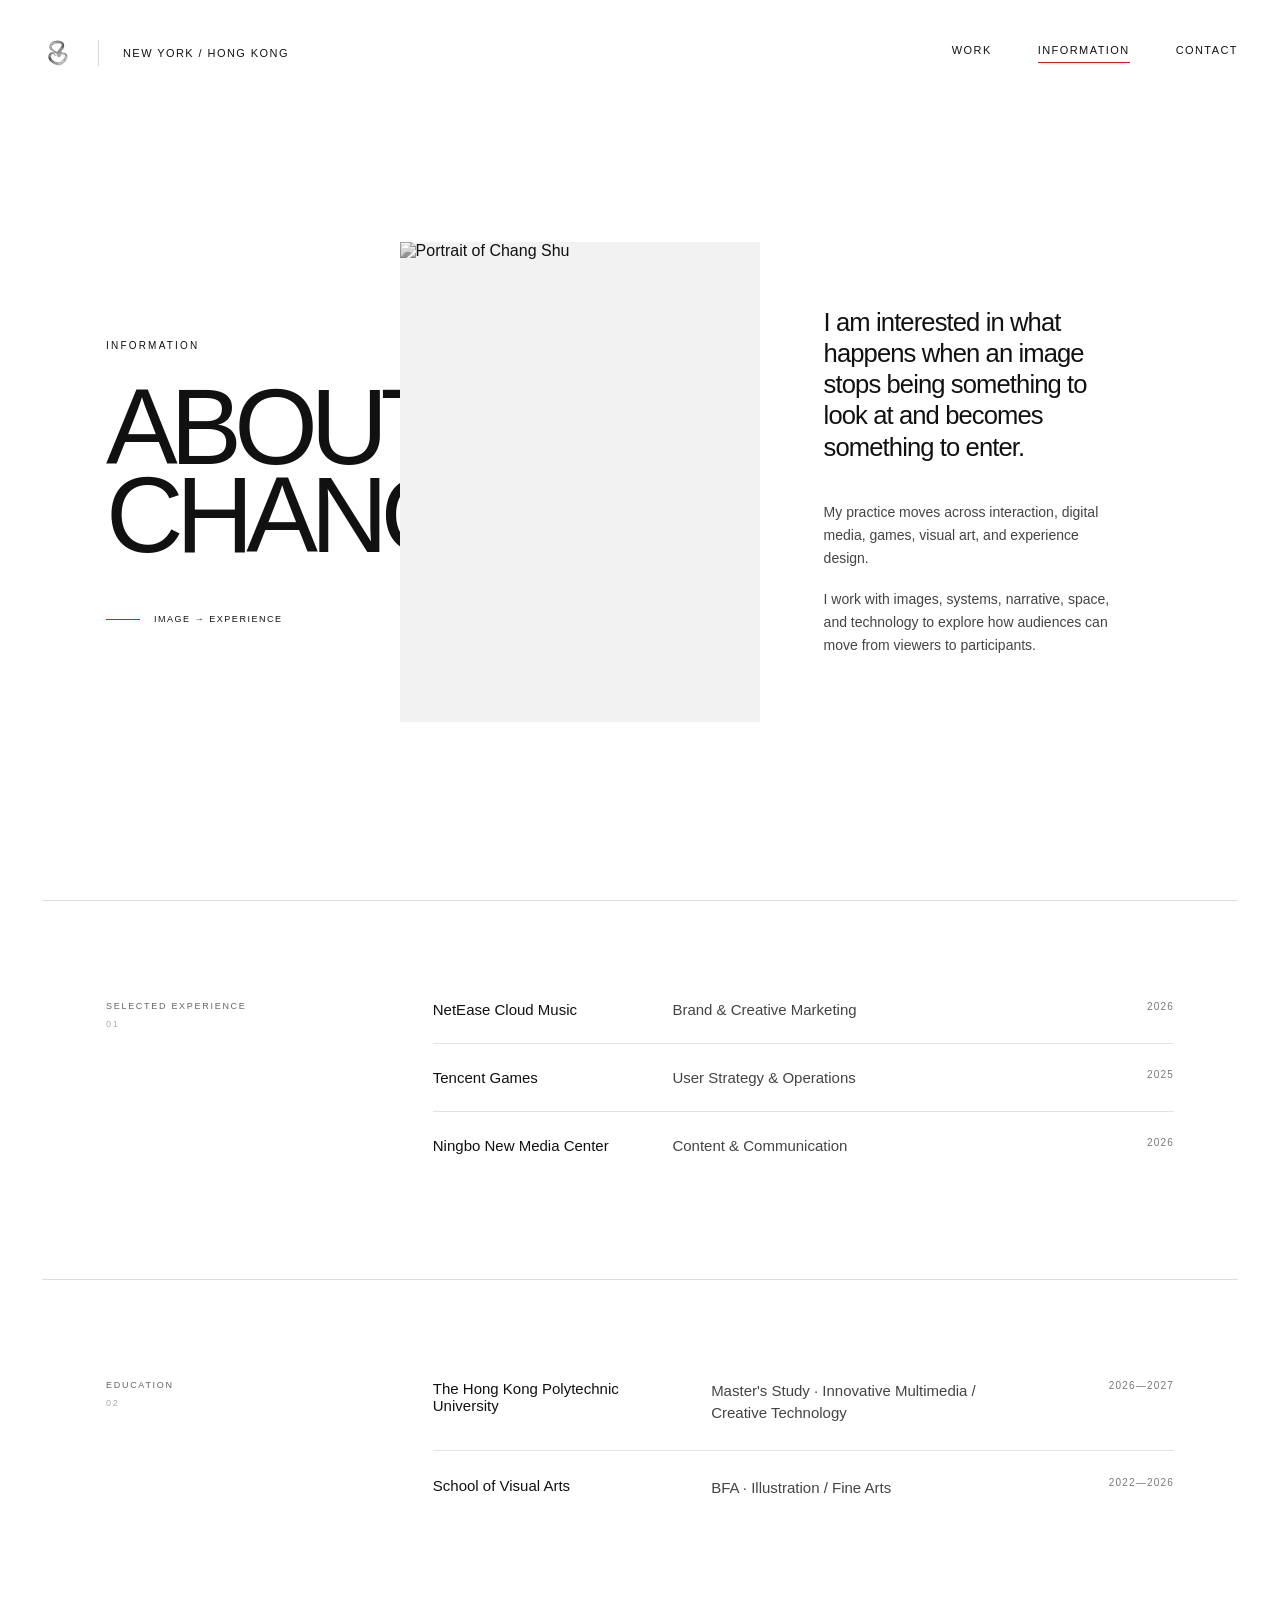
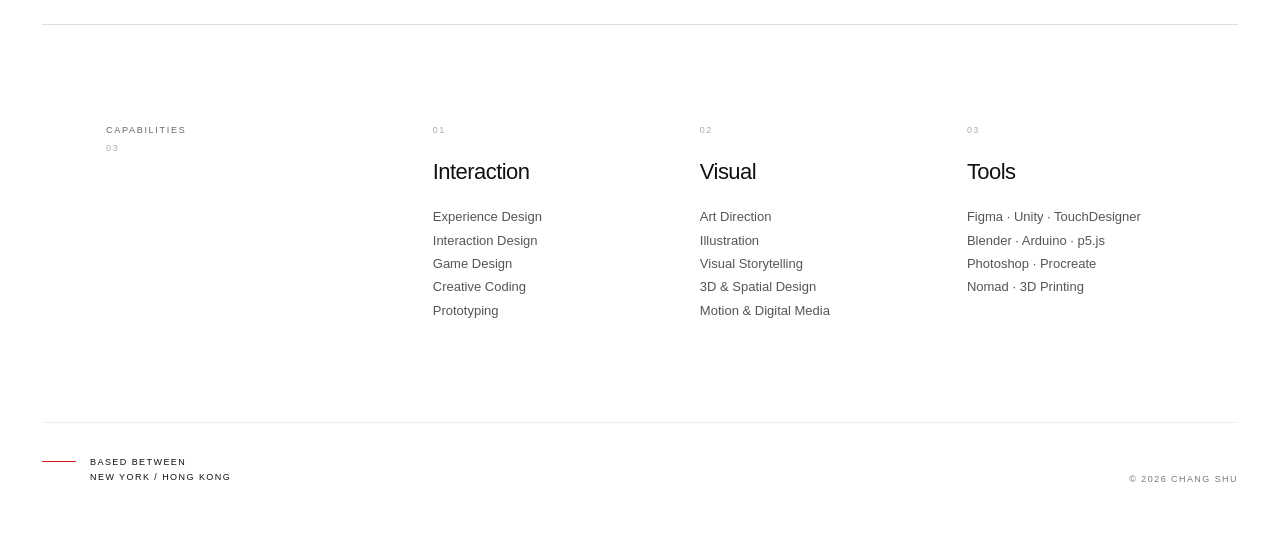
==== about.html @ cef954df "1" ====
<!DOCTYPE html>
<html lang="en">

<head>
  <meta charset="UTF-8">
  <meta name="viewport" content="width=device-width, initial-scale=1.0">

  <title>Information — Chang Shu</title>

  <link rel="icon" type="image/png" href="favicon.png?v=2">
  <link rel="shortcut icon" type="image/png" href="favicon.png?v=2">

  <style>

    /* ==================================================
       RESET
    ================================================== */

    * {
      margin: 0;
      padding: 0;
      box-sizing: border-box;
    }

    html,
    body {
      width: 100%;
      min-height: 100%;
      background: #fff;
      color: #111;

      font-family:
        "Helvetica Neue",
        Helvetica,
        Arial,
        sans-serif;
    }

    a {
      color: inherit;
      text-decoration: none;
    }


    /* ==================================================
       PAGE
    ================================================== */

    .page {
      width: 100%;
      min-height: 100vh;

      padding: 32px 42px 50px;
    }


    /* ==================================================
       HEADER
    ================================================== */

    .top-nav {
      width: 100%;
      height: 42px;

      display: flex;
      align-items: center;

      font-size: 11px;
      font-weight: 400;

      letter-spacing: .13em;
      text-transform: uppercase;
    }

    .logo {
      width: 32px;
      height: 32px;

      display: flex;
      align-items: center;
      justify-content: center;

      flex-shrink: 0;

      transition:
        opacity .25s ease,
        transform .25s ease;
    }

    .logo img {
      width: 100%;
      height: 100%;

      display: block;
      object-fit: contain;
    }

    .logo:hover {
      opacity: .62;
      transform: scale(.95);
    }

    .nav-divider {
      width: 1px;
      height: 26px;

      margin: 0 24px;

      background: #d7d7d7;
    }

    .location {
      white-space: nowrap;
      cursor: default;
      user-select: none;
    }

    .navigation {
      margin-left: auto;

      display: flex;
      align-items: center;

      gap: 46px;
    }

    .navigation a {
      position: relative;
      padding-bottom: 7px;

      transition: opacity .25s ease;
    }

    .navigation a:hover {
      opacity: .4;
    }

    .navigation a.active::after {
      content: "";

      position: absolute;

      left: 0;
      bottom: 0;

      width: 100%;
      height: 1px;

      background: #d71920;
    }


    /* ==================================================
       HERO
    ================================================== */

    .information-hero {
      min-height: calc(100vh - 74px);

      display: grid;

      grid-template-columns:
        minmax(0, .82fr)
        minmax(360px, .72fr)
        minmax(300px, .46fr);

      column-gap: 5vw;

      align-items: center;

      padding: 80px 5vw 90px;
    }


    /* ==================================================
       HERO LEFT
    ================================================== */

    .hero-left {
      align-self: center;
    }

    .eyebrow {
      margin-bottom: 32px;

      font-size: 10px;
      font-weight: 400;

      letter-spacing: .22em;

      text-transform: uppercase;
    }

    .title {
      font-size: clamp(74px, 8.4vw, 150px);

      font-weight: 300;

      letter-spacing: -.07em;
      line-height: .82;

      text-transform: uppercase;
    }

    .title span {
      display: block;
    }

    .hero-index {
      margin-top: 55px;

      display: flex;
      align-items: center;

      gap: 14px;

      font-size: 9px;

      letter-spacing: .17em;

      text-transform: uppercase;
    }

    .hero-index-line {
      width: 34px;
      height: 1px;

      background: #d71920;
    }


    /* ==================================================
       PORTRAIT
    ================================================== */

    .portrait-wrap {
      width: 100%;

      display: flex;
      justify-content: center;
    }

    .portrait {
      width: 100%;
      max-width: 430px;

      aspect-ratio: 3 / 4;

      overflow: hidden;

      background: #f2f2f2;
    }

    .portrait img {
      display: block;

      width: 100%;
      height: 100%;

      object-fit: cover;

      filter: grayscale(100%);
    }


    /* ==================================================
       INTRO TEXT
    ================================================== */

    .hero-copy {
      align-self: center;

      max-width: 390px;
    }

    .intro-lead {
      font-size: clamp(22px, 2vw, 31px);

      font-weight: 300;

      line-height: 1.22;

      letter-spacing: -.035em;
    }

    .intro-body {
      margin-top: 38px;

      font-size: 14px;
      font-weight: 300;

      line-height: 1.65;

      color: #444;
    }

    .intro-body p + p {
      margin-top: 18px;
    }


    /* ==================================================
       INFORMATION SECTIONS
    ================================================== */

    .info-section {
      display: grid;

      grid-template-columns:
        minmax(180px, .32fr)
        minmax(0, 1fr);

      column-gap: 7vw;

      padding: 100px 5vw;

      border-top: 1px solid #dedede;
    }

    .section-label {
      font-size: 9px;
      font-weight: 400;

      letter-spacing: .19em;

      text-transform: uppercase;

      color: #666;
    }

    .section-label span {
      display: block;

      margin-top: 8px;

      color: #aaa;
    }


    /* ==================================================
       EXPERIENCE
    ================================================== */

    .experience-list {
      width: 100%;
    }

    .experience-item {
      display: grid;

      grid-template-columns:
        minmax(170px, .8fr)
        minmax(230px, 1.25fr)
        minmax(120px, .55fr);

      column-gap: 30px;

      padding: 25px 0;

      border-top: 1px solid #e3e3e3;
    }

    .experience-item:first-child {
      border-top: 0;
      padding-top: 0;
    }

    .experience-company {
      font-size: 15px;
      font-weight: 400;
    }

    .experience-role {
      font-size: 15px;
      font-weight: 300;

      color: #444;
    }

    .experience-date {
      text-align: right;

      font-size: 10px;

      letter-spacing: .12em;

      color: #777;
    }


    /* ==================================================
       EDUCATION
    ================================================== */

    .education-item {
      display: grid;

      grid-template-columns:
        minmax(220px, 1fr)
        minmax(250px, 1.3fr)
        minmax(110px, .4fr);

      column-gap: 30px;

      padding: 26px 0;

      border-top: 1px solid #e3e3e3;
    }

    .education-item:first-child {
      border-top: 0;
      padding-top: 0;
    }

    .school {
      font-size: 15px;
      font-weight: 400;
    }

    .degree {
      font-size: 15px;
      font-weight: 300;

      line-height: 1.45;

      color: #444;
    }

    .education-date {
      text-align: right;

      font-size: 10px;

      letter-spacing: .12em;

      color: #777;
    }


    /* ==================================================
       CAPABILITIES
    ================================================== */

    .capabilities {
      display: grid;

      grid-template-columns: repeat(3, 1fr);

      gap: 60px;
    }

    .capability-number {
      margin-bottom: 24px;

      font-size: 9px;

      letter-spacing: .15em;

      color: #aaa;
    }

    .capability-title {
      margin-bottom: 20px;

      font-size: 22px;
      font-weight: 300;

      letter-spacing: -.025em;
    }

    .capability-text {
      font-size: 13px;
      font-weight: 300;

      line-height: 1.8;

      color: #555;
    }


    /* ==================================================
       FOOTER
    ================================================== */

    .footer {
      display: flex;
      justify-content: space-between;
      align-items: flex-end;

      padding: 32px 0 0;

      border-top: 1px solid #eee;

      font-size: 9px;

      letter-spacing: .16em;

      text-transform: uppercase;
    }

    .footer-left {
      display: flex;
      gap: 14px;

      align-items: flex-start;
    }

    .footer-red-line {
      width: 34px;
      height: 1px;

      margin-top: 6px;

      background: #d71920;
    }

    .footer-location {
      line-height: 1.6;
    }

    .footer-location span {
      display: block;
    }

    .copyright {
      color: #777;
    }


    /* ==================================================
       TABLET
    ================================================== */

    @media (max-width: 1050px) {

      .information-hero {
        grid-template-columns:
          .7fr
          1fr;

        row-gap: 65px;
      }

      .hero-copy {
        grid-column: 1 / -1;

        max-width: 650px;

        margin-left: 35%;
      }

      .experience-item,
      .education-item {
        grid-template-columns: 1fr 1.4fr .5fr;
      }

    }


    /* ==================================================
       MOBILE
    ================================================== */

    @media (max-width: 650px) {

      .page {
        padding: 20px 18px 25px;
      }

      .top-nav {
        height: auto;
      }

      .logo {
        width: 28px;
        height: 28px;
      }

      .nav-divider,
      .location {
        display: none;
      }

      .navigation {
        gap: 13px;

        font-size: 8px;
      }


      /* HERO */

      .information-hero {
        display: flex;
        flex-direction: column;

        align-items: stretch;

        min-height: 0;

        padding: 95px 0 90px;
      }

      .title {
        font-size: clamp(68px, 21vw, 105px);
      }

      .hero-index {
        margin-top: 38px;
      }

      .portrait-wrap {
        margin-top: 70px;
      }

      .portrait {
        max-width: none;
      }

      .hero-copy {
        margin:
          60px
          0
          0;

        max-width: 100%;
      }

      .intro-lead {
        font-size: 25px;
      }


      /* SECTIONS */

      .info-section {
        display: block;

        padding: 70px 0;
      }

      .section-label {
        margin-bottom: 50px;
      }


      /* EXPERIENCE */

      .experience-item {
        display: block;

        padding: 26px 0;
      }

      .experience-role {
        margin-top: 8px;
      }

      .experience-date {
        margin-top: 14px;

        text-align: left;
      }


      /* EDUCATION */

      .education-item {
        display: block;

        padding: 26px 0;
      }

      .degree {
        margin-top: 8px;
      }

      .education-date {
        margin-top: 14px;

        text-align: left;
      }


      /* CAPABILITIES */

      .capabilities {
        grid-template-columns: 1fr;

        gap: 55px;
      }


      /* FOOTER */

      .footer {
        gap: 30px;

        align-items: flex-start;
      }

      .copyright {
        text-align: right;
      }

    }

  </style>
</head>


<body>

  <div class="page">


    <!-- HEADER -->

    <header class="top-nav">

      <a
        href="index.html"
        class="logo"
        aria-label="Back to homepage"
      >
        <img
          src="logo.png"
          alt="Chang Shu logo"
        >
      </a>


      <div class="nav-divider"></div>


      <div class="location">
        New York / Hong Kong
      </div>


      <nav class="navigation">

        <a href="work.html">
          Work
        </a>

        <a
          href="about.html"
          class="active"
        >
          Information
        </a>

        <a href="contact.html">
          Contact
        </a>

      </nav>

    </header>



    <!-- HERO -->

    <main>

      <section class="information-hero">


        <!-- LEFT -->

        <div class="hero-left">

          <p class="eyebrow">
            Information
          </p>

          <h1 class="title">
            <span>About</span>
            <span>Chang.</span>
          </h1>

          <div class="hero-index">

            <span class="hero-index-line"></span>

            <span>
              Image → Experience
            </span>

          </div>

        </div>



        <!-- PORTRAIT -->

        <div class="portrait-wrap">

          <div class="portrait">

            <img
              src="portrait.png"
              alt="Portrait of Chang Shu"
            >

          </div>

        </div>



        <!-- INTRO -->

        <div class="hero-copy">

          <p class="intro-lead">
            I am interested in what happens
            when an image stops being something
            to look at and becomes something
            to enter.
          </p>


          <div class="intro-body">

            <p>
              My practice moves across interaction,
              digital media, games, visual art, and
              experience design.
            </p>

            <p>
              I work with images, systems, narrative,
              space, and technology to explore how
              audiences can move from viewers to
              participants.
            </p>

          </div>

        </div>

      </section>



      <!-- ==================================================
           EXPERIENCE
      ================================================== -->

      <section class="info-section">

        <div class="section-label">

          Selected Experience

          <span>01</span>

        </div>


        <div class="experience-list">


          <div class="experience-item">

            <div class="experience-company">
              NetEase Cloud Music
            </div>

            <div class="experience-role">
              Brand & Creative Marketing
            </div>

            <div class="experience-date">
              2026
            </div>

          </div>


          <div class="experience-item">

            <div class="experience-company">
              Tencent Games
            </div>

            <div class="experience-role">
              User Strategy & Operations
            </div>

            <div class="experience-date">
              2025
            </div>

          </div>


          <div class="experience-item">

            <div class="experience-company">
              Ningbo New Media Center
            </div>

            <div class="experience-role">
              Content & Communication
            </div>

            <div class="experience-date">
              2026
            </div>

          </div>


        </div>

      </section>



      <!-- ==================================================
           EDUCATION
      ================================================== -->

      <section class="info-section">

        <div class="section-label">

          Education

          <span>02</span>

        </div>


        <div>


          <div class="education-item">

            <div class="school">
              The Hong Kong Polytechnic University
            </div>

            <div class="degree">
              Master's Study ·
              Innovative Multimedia / Creative Technology
            </div>

            <div class="education-date">
              2026—2027
            </div>

          </div>


          <div class="education-item">

            <div class="school">
              School of Visual Arts
            </div>

            <div class="degree">
              BFA · Illustration / Fine Arts
            </div>

            <div class="education-date">
              2022—2026
            </div>

          </div>


        </div>

      </section>



      <!-- ==================================================
           CAPABILITIES
      ================================================== -->

      <section class="info-section">

        <div class="section-label">

          Capabilities

          <span>03</span>

        </div>


        <div class="capabilities">


          <!-- 01 -->

          <div>

            <p class="capability-number">
              01
            </p>

            <h2 class="capability-title">
              Interaction
            </h2>

            <p class="capability-text">
              Experience Design<br>
              Interaction Design<br>
              Game Design<br>
              Creative Coding<br>
              Prototyping
            </p>

          </div>



          <!-- 02 -->

          <div>

            <p class="capability-number">
              02
            </p>

            <h2 class="capability-title">
              Visual
            </h2>

            <p class="capability-text">
              Art Direction<br>
              Illustration<br>
              Visual Storytelling<br>
              3D & Spatial Design<br>
              Motion & Digital Media
            </p>

          </div>



          <!-- 03 -->

          <div>

            <p class="capability-number">
              03
            </p>

            <h2 class="capability-title">
              Tools
            </h2>

            <p class="capability-text">
              Figma · Unity · TouchDesigner<br>
              Blender · Arduino · p5.js<br>
              Photoshop · Procreate<br>
              Nomad · 3D Printing
            </p>

          </div>


        </div>

      </section>


    </main>



    <!-- FOOTER -->

    <footer class="footer">

      <div class="footer-left">

        <div class="footer-red-line"></div>

        <div class="footer-location">

          <span>Based between</span>

          <span>New York / Hong Kong</span>

        </div>

      </div>


      <div class="copyright">
        © 2026 Chang Shu
      </div>

    </footer>


  </div>

</body>

</html>
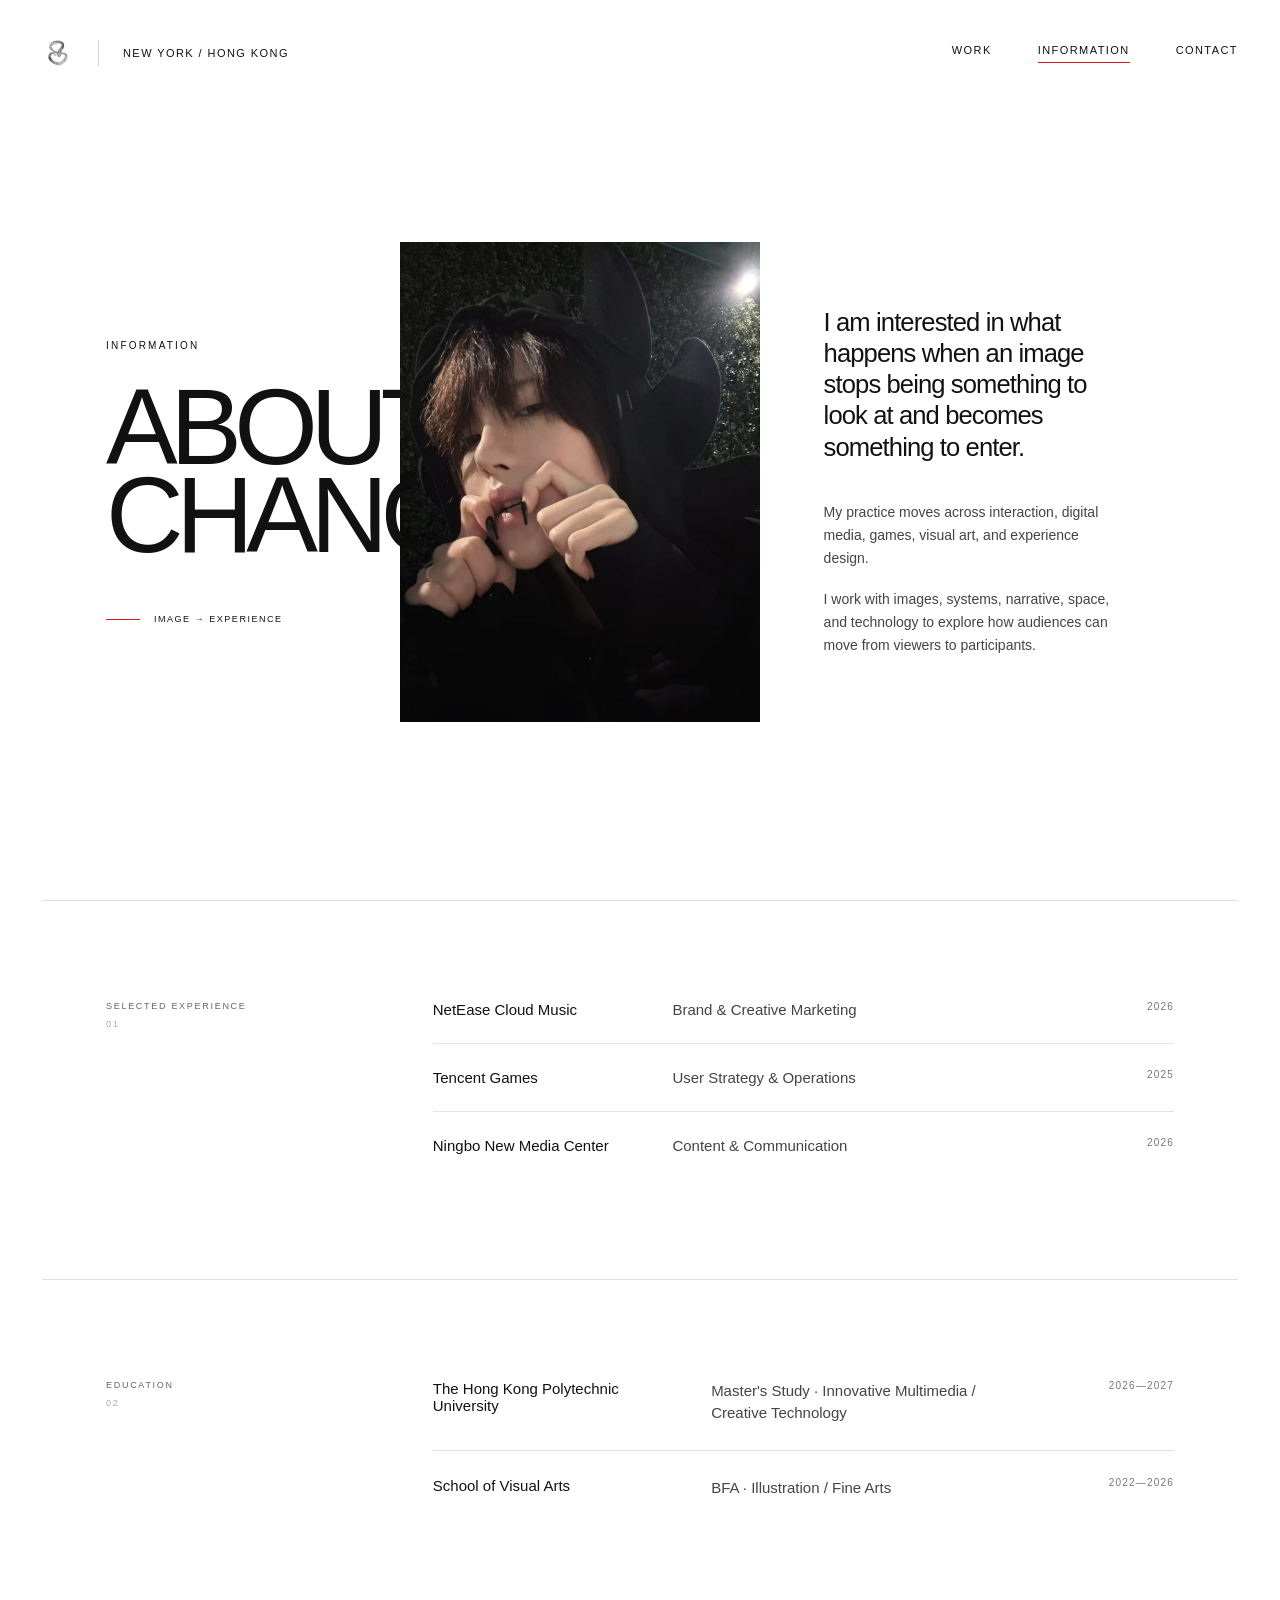
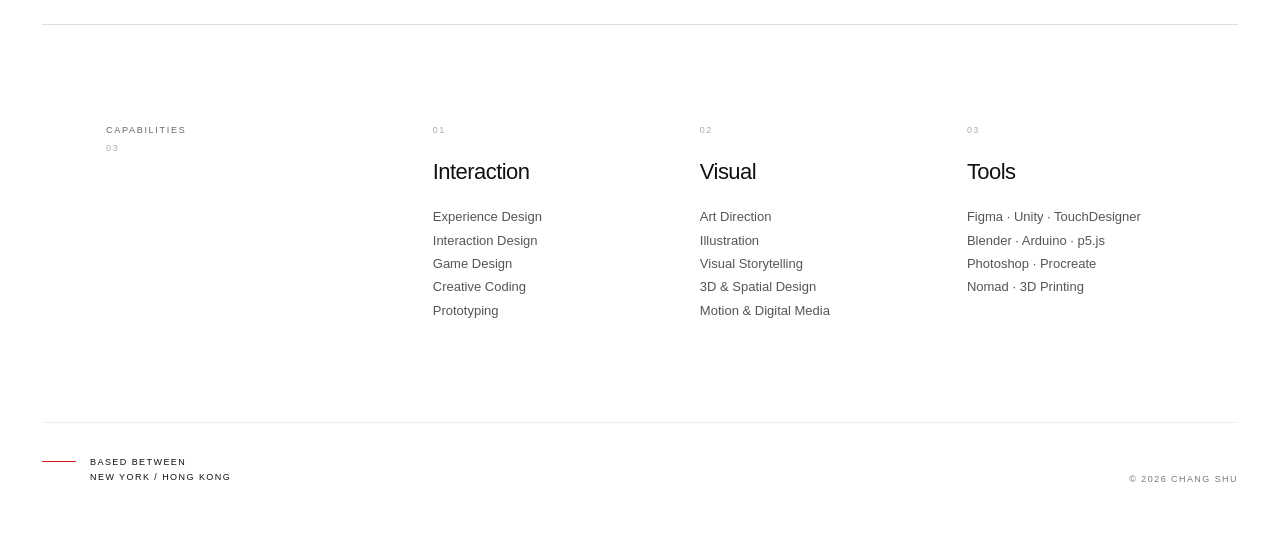
==== commit f2a2cea9: "3" ====
--- a/about.html
+++ b/about.html
@@ -251,16 +251,15 @@
       background: #f2f2f2;
     }
 
-    .portrait img {
-      display: block;
-
-      width: 100%;
-      height: 100%;
-
-      object-fit: cover;
-
-      filter: grayscale(100%);
-    }
+   .portrait img {
+  display: block;
+
+  width: 100%;
+  height: 100%;
+
+  object-fit: cover;
+  object-position: center center;
+}
 
 
     /* ==================================================
@@ -801,10 +800,10 @@
 
           <div class="portrait">
 
-            <img
-              src="portrait.png"
-              alt="Portrait of Chang Shu"
-            >
+         <img
+  src="portrait.jpg"
+  alt="Portrait of Chang Shu"
+>
 
           </div>
 
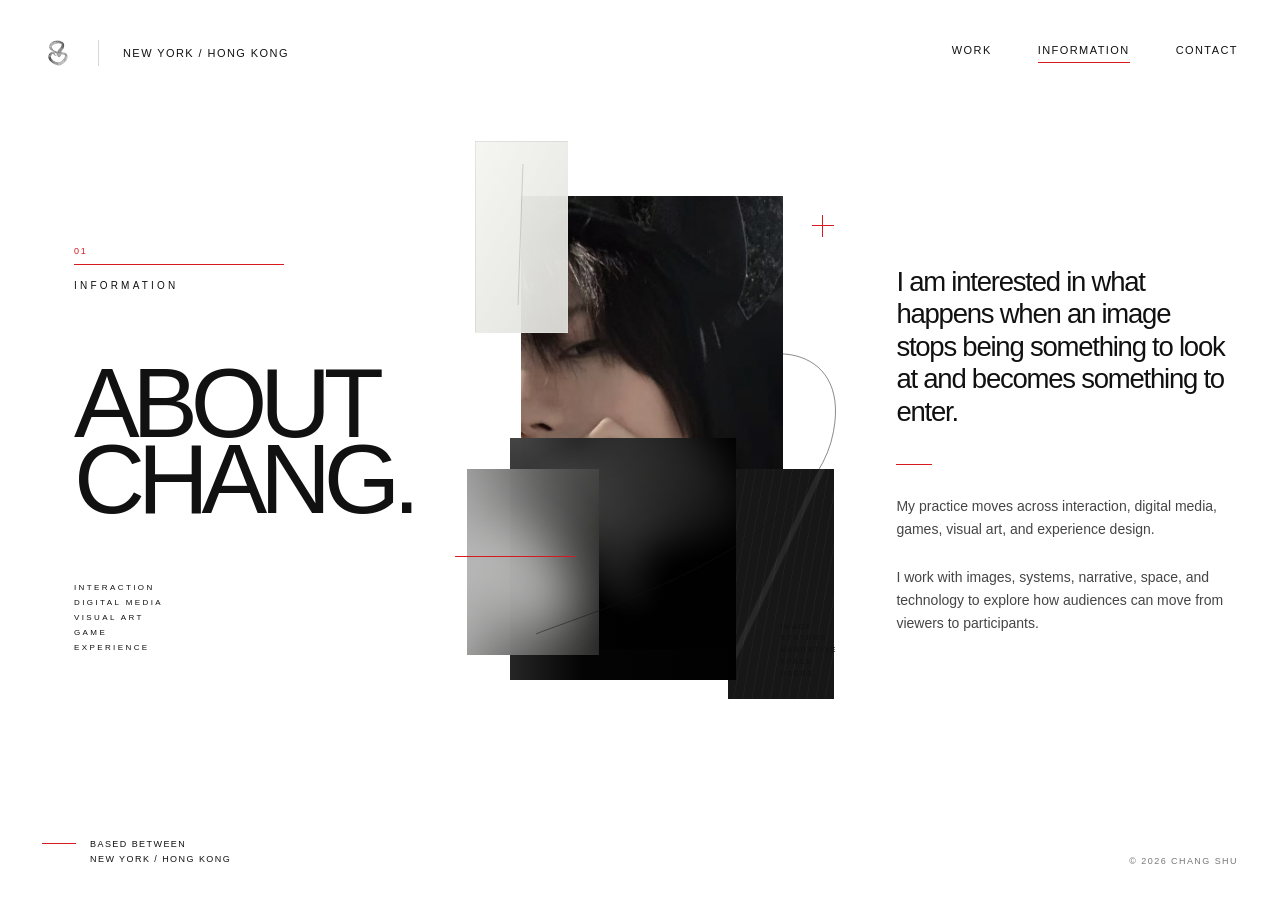
==== commit 91d5f0de: "4" ====
--- a/about.html
+++ b/about.html
@@ -36,6 +36,10 @@
         sans-serif;
     }
 
+    body {
+      overflow-x: hidden;
+    }
+
     a {
       color: inherit;
       text-decoration: none;
@@ -50,7 +54,10 @@
       width: 100%;
       min-height: 100vh;
 
-      padding: 32px 42px 50px;
+      padding: 32px 42px 34px;
+
+      display: flex;
+      flex-direction: column;
     }
 
 
@@ -65,6 +72,9 @@
       display: flex;
       align-items: center;
 
+      position: relative;
+      z-index: 100;
+
       font-size: 11px;
       font-weight: 400;
 
@@ -91,7 +101,6 @@
       width: 100%;
       height: 100%;
 
-      display: block;
       object-fit: contain;
     }
 
@@ -111,6 +120,7 @@
 
     .location {
       white-space: nowrap;
+
       cursor: default;
       user-select: none;
     }
@@ -126,6 +136,7 @@
 
     .navigation a {
       position: relative;
+
       padding-bottom: 7px;
 
       transition: opacity .25s ease;
@@ -154,341 +165,573 @@
        HERO
     ================================================== */
 
-    .information-hero {
-      min-height: calc(100vh - 74px);
+    .hero {
+      position: relative;
+
+      flex: 1;
+
+      width: 100%;
+      min-height: 720px;
 
       display: grid;
 
       grid-template-columns:
-        minmax(0, .82fr)
-        minmax(360px, .72fr)
-        minmax(300px, .46fr);
-
-      column-gap: 5vw;
+        minmax(330px, .95fr)
+        minmax(390px, 1fr)
+        minmax(330px, .82fr);
 
       align-items: center;
 
-      padding: 80px 5vw 90px;
-    }
-
-
-    /* ==================================================
-       HERO LEFT
-    ================================================== */
-
-    .hero-left {
+      column-gap: 4vw;
+
+      padding:
+        45px
+        2.5vw
+        35px;
+    }
+
+
+    /* ==================================================
+       LEFT
+    ================================================== */
+
+    .left {
+      position: relative;
+
+      z-index: 20;
+
       align-self: center;
     }
 
-    .eyebrow {
-      margin-bottom: 32px;
-
+    .section-number {
+      margin-bottom: 8px;
+
+      font-size: 9px;
+
+      letter-spacing: .18em;
+
+      color: #d71920;
+    }
+
+    .section-rule {
+      width: 210px;
+      height: 1px;
+
+      margin-bottom: 15px;
+
+      background: #d71920;
+    }
+
+    .section-name {
       font-size: 10px;
-      font-weight: 400;
-
-      letter-spacing: .22em;
+
+      letter-spacing: .32em;
 
       text-transform: uppercase;
     }
 
-    .title {
-      font-size: clamp(74px, 8.4vw, 150px);
+
+    /* ==================================================
+       ABOUT TITLE
+    ================================================== */
+
+    .about-title {
+      position: relative;
+
+      z-index: 30;
+
+      margin-top: 75px;
+
+      font-size: clamp(76px, 7.7vw, 138px);
 
       font-weight: 300;
 
-      letter-spacing: -.07em;
-      line-height: .82;
+      line-height: .77;
+
+      letter-spacing: -.075em;
 
       text-transform: uppercase;
-    }
-
-    .title span {
+
+      white-space: nowrap;
+    }
+
+    .about-title span {
       display: block;
     }
 
-    .hero-index {
-      margin-top: 55px;
-
-      display: flex;
-      align-items: center;
-
-      gap: 14px;
-
-      font-size: 9px;
-
-      letter-spacing: .17em;
+
+    /* ==================================================
+       SMALL DISCIPLINES
+    ================================================== */
+
+    .disciplines {
+      margin-top: 62px;
+
+      font-size: 8px;
+
+      line-height: 1.9;
+
+      letter-spacing: .30em;
 
       text-transform: uppercase;
     }
 
-    .hero-index-line {
-      width: 34px;
+
+    /* ==================================================
+       CENTER ARTWORK
+    ================================================== */
+
+    .portrait-stage {
+      position: relative;
+
+      width: 100%;
+      max-width: 510px;
+
+      height: 620px;
+
+      justify-self: center;
+
+      z-index: 10;
+    }
+
+
+    /* ==================================================
+       ORIGINAL PHOTO
+       NO AI IMAGE REPLACEMENT
+    ================================================== */
+
+    .portrait-main {
+      position: absolute;
+
+      left: 17%;
+      top: 9%;
+
+      width: 67%;
+      height: 73%;
+
+      overflow: hidden;
+
+      z-index: 4;
+
+      background: #111;
+    }
+
+    .portrait-main img {
+      position: absolute;
+
+      width: 145%;
+      height: 145%;
+
+      left: -24%;
+      top: -17%;
+
+      object-fit: cover;
+
+      object-position: 49% 33%;
+
+      filter:
+        contrast(1.08)
+        saturate(.78)
+        brightness(.88);
+    }
+
+
+    /* ==================================================
+       TOP PALE BLOCK
+    ================================================== */
+
+    .block-top {
+      position: absolute;
+
+      left: 5%;
+      top: 0;
+
+      width: 24%;
+      height: 31%;
+
+      z-index: 6;
+
+      background:
+        linear-gradient(
+          120deg,
+          rgba(245,245,242,.98),
+          rgba(224,224,220,.93)
+        );
+
+      border: 1px solid rgba(0,0,0,.035);
+    }
+
+    .block-top::after {
+      content: "";
+
+      position: absolute;
+
+      left: 48%;
+      top: 12%;
+
+      width: 1px;
+      height: 74%;
+
+      background: rgba(0,0,0,.15);
+
+      transform: rotate(2deg);
+    }
+
+
+    /* ==================================================
+       BLACK LOWER PANEL
+       HIDES PART OF FACE / HAND
+    ================================================== */
+
+    .black-panel {
+      position: absolute;
+
+      left: 14%;
+      top: 48%;
+
+      width: 58%;
+      height: 39%;
+
+      z-index: 8;
+
+      overflow: hidden;
+
+      background: rgba(10,10,10,.95);
+    }
+
+
+    /* blurred fragment from SAME portrait */
+
+    .black-panel::before {
+      content: "";
+
+      position: absolute;
+
+      inset: -35px;
+
+      background-image: url("portrait.jpg");
+
+      background-size: 700px auto;
+
+      background-position: 48% 72%;
+
+      filter:
+        blur(17px)
+        grayscale(1)
+        contrast(1.35)
+        brightness(.52);
+
+      transform: scale(1.08);
+
+      opacity: .74;
+    }
+
+
+    /* dark gradient */
+
+    .black-panel::after {
+      content: "";
+
+      position: absolute;
+
+      inset: 0;
+
+      background:
+        linear-gradient(
+          90deg,
+          rgba(255,255,255,.13) 0%,
+          rgba(0,0,0,.15) 32%,
+          rgba(0,0,0,.75) 100%
+        );
+    }
+
+
+    /* ==================================================
+       RIGHT DARK TEXTURE BLOCK
+    ================================================== */
+
+    .texture-right {
+      position: absolute;
+
+      right: 3%;
+      bottom: 10%;
+
+      width: 27%;
+      height: 37%;
+
+      z-index: 7;
+
+      overflow: hidden;
+
+      background: #171717;
+    }
+
+    .texture-right::before {
+      content: "";
+
+      position: absolute;
+
+      inset: 0;
+
+      background:
+        linear-gradient(
+          115deg,
+          transparent 0 42%,
+          rgba(255,255,255,.09) 43% 45%,
+          transparent 46% 100%
+        ),
+        repeating-linear-gradient(
+          100deg,
+          rgba(255,255,255,.04) 0px,
+          rgba(255,255,255,.04) 1px,
+          transparent 1px,
+          transparent 9px
+        );
+
+      opacity: .8;
+    }
+
+
+    /* ==================================================
+       BLURRED HAND AREA
+    ================================================== */
+
+    .hand-blur {
+      position: absolute;
+
+      left: 3%;
+      bottom: 17%;
+
+      width: 34%;
+      height: 30%;
+
+      z-index: 9;
+
+      overflow: hidden;
+
+      background: rgba(230,230,227,.88);
+    }
+
+    .hand-blur::before {
+      content: "";
+
+      position: absolute;
+
+      width: 170%;
+      height: 170%;
+
+      left: -35%;
+      top: -30%;
+
+      background-image: url("portrait.jpg");
+
+      background-size: cover;
+      background-position: 38% 76%;
+
+      filter:
+        blur(22px)
+        grayscale(1)
+        contrast(1.15)
+        brightness(.92);
+
+      transform: scale(1.15);
+
+      opacity: .82;
+    }
+
+    .hand-blur::after {
+      content: "";
+
+      position: absolute;
+
+      inset: 0;
+
+      background:
+        linear-gradient(
+          90deg,
+          rgba(255,255,255,.48),
+          rgba(255,255,255,.03)
+        );
+    }
+
+
+    /* ==================================================
+       RED DETAIL
+    ================================================== */
+
+    .red-mark {
+      position: absolute;
+
+      right: 3%;
+      top: 12%;
+
+      width: 22px;
+      height: 22px;
+
+      z-index: 20;
+    }
+
+    .red-mark::before,
+    .red-mark::after {
+      content: "";
+
+      position: absolute;
+
+      background: #d71920;
+    }
+
+    .red-mark::before {
+      left: 10px;
+      top: 0;
+
+      width: 1px;
+      height: 22px;
+    }
+
+    .red-mark::after {
+      left: 0;
+      top: 10px;
+
+      width: 22px;
       height: 1px;
+    }
+
+
+    /* SMALL RED LINE */
+
+    .small-red-line {
+      position: absolute;
+
+      left: 0;
+      top: 67%;
+
+      width: 120px;
+      height: 1px;
+
+      z-index: 20;
 
       background: #d71920;
     }
 
 
     /* ==================================================
-       PORTRAIT
-    ================================================== */
-
-    .portrait-wrap {
+       CURVED LINE
+    ================================================== */
+
+    .curve {
+      position: absolute;
+
+      left: 7%;
+      top: 20%;
+
+      width: 104%;
+      height: 70%;
+
+      z-index: 15;
+
+      pointer-events: none;
+    }
+
+    .curve svg {
       width: 100%;
-
-      display: flex;
-      justify-content: center;
-    }
-
-    .portrait {
-      width: 100%;
-      max-width: 430px;
-
-      aspect-ratio: 3 / 4;
-
-      overflow: hidden;
-
-      background: #f2f2f2;
-    }
-
-   .portrait img {
-  display: block;
-
-  width: 100%;
-  height: 100%;
-
-  object-fit: cover;
-  object-position: center center;
-}
-
-
-    /* ==================================================
-       INTRO TEXT
-    ================================================== */
-
-    .hero-copy {
+      height: 100%;
+
+      overflow: visible;
+    }
+
+    .curve path {
+      fill: none;
+
+      stroke: rgba(20,20,20,.62);
+      stroke-width: .8;
+
+      vector-effect: non-scaling-stroke;
+    }
+
+
+    /* ==================================================
+       MICRO TEXT
+    ================================================== */
+
+    .micro-text {
+      position: absolute;
+
+      right: 2%;
+      bottom: 13%;
+
+      z-index: 20;
+
+      font-size: 7px;
+
+      line-height: 1.7;
+
+      letter-spacing: .28em;
+
+      text-transform: uppercase;
+    }
+
+
+    /* ==================================================
+       RIGHT COPY
+    ================================================== */
+
+    .right {
+      position: relative;
+
+      z-index: 30;
+
       align-self: center;
 
+      max-width: 440px;
+    }
+
+    .lead {
+      font-size: clamp(26px, 2.15vw, 38px);
+
+      font-weight: 300;
+
+      line-height: 1.18;
+
+      letter-spacing: -.045em;
+    }
+
+    .copy-red-line {
+      width: 36px;
+      height: 1px;
+
+      margin: 36px 0 30px;
+
+      background: #d71920;
+    }
+
+    .body-copy {
       max-width: 390px;
-    }
-
-    .intro-lead {
-      font-size: clamp(22px, 2vw, 31px);
-
-      font-weight: 300;
-
-      line-height: 1.22;
-
-      letter-spacing: -.035em;
-    }
-
-    .intro-body {
-      margin-top: 38px;
 
       font-size: 14px;
       font-weight: 300;
 
       line-height: 1.65;
 
-      color: #444;
-    }
-
-    .intro-body p + p {
-      margin-top: 18px;
-    }
-
-
-    /* ==================================================
-       INFORMATION SECTIONS
-    ================================================== */
-
-    .info-section {
-      display: grid;
-
-      grid-template-columns:
-        minmax(180px, .32fr)
-        minmax(0, 1fr);
-
-      column-gap: 7vw;
-
-      padding: 100px 5vw;
-
-      border-top: 1px solid #dedede;
-    }
-
-    .section-label {
-      font-size: 9px;
-      font-weight: 400;
-
-      letter-spacing: .19em;
-
-      text-transform: uppercase;
-
-      color: #666;
-    }
-
-    .section-label span {
-      display: block;
-
-      margin-top: 8px;
-
-      color: #aaa;
-    }
-
-
-    /* ==================================================
-       EXPERIENCE
-    ================================================== */
-
-    .experience-list {
+      color: #454545;
+    }
+
+    .body-copy p + p {
+      margin-top: 25px;
+    }
+
+
+    /* ==================================================
+       FOOTER
+    ================================================== */
+
+    .footer {
       width: 100%;
-    }
-
-    .experience-item {
-      display: grid;
-
-      grid-template-columns:
-        minmax(170px, .8fr)
-        minmax(230px, 1.25fr)
-        minmax(120px, .55fr);
-
-      column-gap: 30px;
-
-      padding: 25px 0;
-
-      border-top: 1px solid #e3e3e3;
-    }
-
-    .experience-item:first-child {
-      border-top: 0;
-      padding-top: 0;
-    }
-
-    .experience-company {
-      font-size: 15px;
-      font-weight: 400;
-    }
-
-    .experience-role {
-      font-size: 15px;
-      font-weight: 300;
-
-      color: #444;
-    }
-
-    .experience-date {
-      text-align: right;
-
-      font-size: 10px;
-
-      letter-spacing: .12em;
-
-      color: #777;
-    }
-
-
-    /* ==================================================
-       EDUCATION
-    ================================================== */
-
-    .education-item {
-      display: grid;
-
-      grid-template-columns:
-        minmax(220px, 1fr)
-        minmax(250px, 1.3fr)
-        minmax(110px, .4fr);
-
-      column-gap: 30px;
-
-      padding: 26px 0;
-
-      border-top: 1px solid #e3e3e3;
-    }
-
-    .education-item:first-child {
-      border-top: 0;
-      padding-top: 0;
-    }
-
-    .school {
-      font-size: 15px;
-      font-weight: 400;
-    }
-
-    .degree {
-      font-size: 15px;
-      font-weight: 300;
-
-      line-height: 1.45;
-
-      color: #444;
-    }
-
-    .education-date {
-      text-align: right;
-
-      font-size: 10px;
-
-      letter-spacing: .12em;
-
-      color: #777;
-    }
-
-
-    /* ==================================================
-       CAPABILITIES
-    ================================================== */
-
-    .capabilities {
-      display: grid;
-
-      grid-template-columns: repeat(3, 1fr);
-
-      gap: 60px;
-    }
-
-    .capability-number {
-      margin-bottom: 24px;
-
-      font-size: 9px;
-
-      letter-spacing: .15em;
-
-      color: #aaa;
-    }
-
-    .capability-title {
-      margin-bottom: 20px;
-
-      font-size: 22px;
-      font-weight: 300;
-
-      letter-spacing: -.025em;
-    }
-
-    .capability-text {
-      font-size: 13px;
-      font-weight: 300;
-
-      line-height: 1.8;
-
-      color: #555;
-    }
-
-
-    /* ==================================================
-       FOOTER
-    ================================================== */
-
-    .footer {
+
       display: flex;
       justify-content: space-between;
       align-items: flex-end;
 
-      padding: 32px 0 0;
-
-      border-top: 1px solid #eee;
+      padding-top: 20px;
 
       font-size: 9px;
 
@@ -499,12 +742,13 @@
 
     .footer-left {
       display: flex;
+
       gap: 14px;
 
       align-items: flex-start;
     }
 
-    .footer-red-line {
+    .footer-line {
       width: 34px;
       height: 1px;
 
@@ -527,43 +771,83 @@
 
 
     /* ==================================================
-       TABLET
-    ================================================== */
-
-    @media (max-width: 1050px) {
-
-      .information-hero {
+       RESPONSIVE
+    ================================================== */
+
+    @media (max-width: 1200px) {
+
+      .hero {
         grid-template-columns:
-          .7fr
-          1fr;
-
-        row-gap: 65px;
-      }
-
-      .hero-copy {
-        grid-column: 1 / -1;
-
-        max-width: 650px;
-
-        margin-left: 35%;
-      }
-
-      .experience-item,
-      .education-item {
-        grid-template-columns: 1fr 1.4fr .5fr;
-      }
-
-    }
-
-
-    /* ==================================================
-       MOBILE
-    ================================================== */
+          .8fr
+          1fr
+          .75fr;
+
+        column-gap: 2vw;
+      }
+
+      .about-title {
+        font-size: clamp(65px, 7vw, 100px);
+      }
+
+      .portrait-stage {
+        height: 570px;
+      }
+
+      .lead {
+        font-size: 27px;
+      }
+
+    }
+
+
+    @media (max-width: 900px) {
+
+      .hero {
+        display: flex;
+        flex-direction: column;
+
+        align-items: stretch;
+
+        padding-top: 100px;
+      }
+
+      .left {
+        width: 100%;
+      }
+
+      .about-title {
+        font-size: clamp(72px, 16vw, 120px);
+      }
+
+      .portrait-stage {
+        width: 100%;
+        max-width: 570px;
+
+        height: 650px;
+
+        margin: 70px auto 0;
+      }
+
+      .right {
+        max-width: 600px;
+
+        margin-top: 80px;
+      }
+
+      .lead {
+        font-size: 32px;
+      }
+
+    }
+
 
     @media (max-width: 650px) {
 
       .page {
-        padding: 20px 18px 25px;
+        padding:
+          20px
+          18px
+          28px;
       }
 
       .top-nav {
@@ -586,114 +870,63 @@
         font-size: 8px;
       }
 
-
-      /* HERO */
-
-      .information-hero {
-        display: flex;
-        flex-direction: column;
-
-        align-items: stretch;
-
-        min-height: 0;
-
-        padding: 95px 0 90px;
-      }
-
-      .title {
-        font-size: clamp(68px, 21vw, 105px);
-      }
-
-      .hero-index {
-        margin-top: 38px;
-      }
-
-      .portrait-wrap {
-        margin-top: 70px;
-      }
-
-      .portrait {
-        max-width: none;
-      }
-
-      .hero-copy {
-        margin:
-          60px
+      .hero {
+        min-height: auto;
+
+        padding:
+          90px
           0
-          0;
-
-        max-width: 100%;
-      }
-
-      .intro-lead {
-        font-size: 25px;
-      }
-
-
-      /* SECTIONS */
-
-      .info-section {
-        display: block;
-
-        padding: 70px 0;
-      }
-
-      .section-label {
-        margin-bottom: 50px;
-      }
-
-
-      /* EXPERIENCE */
-
-      .experience-item {
-        display: block;
-
-        padding: 26px 0;
-      }
-
-      .experience-role {
-        margin-top: 8px;
-      }
-
-      .experience-date {
-        margin-top: 14px;
-
-        text-align: left;
-      }
-
-
-      /* EDUCATION */
-
-      .education-item {
-        display: block;
-
-        padding: 26px 0;
-      }
-
-      .degree {
-        margin-top: 8px;
-      }
-
-      .education-date {
-        margin-top: 14px;
-
-        text-align: left;
-      }
-
-
-      /* CAPABILITIES */
-
-      .capabilities {
-        grid-template-columns: 1fr;
-
-        gap: 55px;
-      }
-
-
-      /* FOOTER */
+          80px;
+      }
+
+      .section-rule {
+        width: 150px;
+      }
+
+      .about-title {
+        margin-top: 55px;
+
+        font-size: clamp(68px, 22vw, 98px);
+      }
+
+      .disciplines {
+        margin-top: 45px;
+      }
+
+      .portrait-stage {
+        height: 520px;
+
+        margin-top: 65px;
+      }
+
+      .portrait-main {
+        left: 13%;
+
+        width: 72%;
+      }
+
+      .black-panel {
+        left: 9%;
+
+        width: 64%;
+      }
+
+      .hand-blur {
+        left: 0;
+
+        width: 38%;
+      }
+
+      .lead {
+        font-size: 27px;
+      }
+
+      .body-copy {
+        font-size: 13px;
+      }
 
       .footer {
-        gap: 30px;
+        gap: 25px;
 
         align-items: flex-start;
       }
@@ -762,317 +995,179 @@
 
     <!-- HERO -->
 
-    <main>
-
-      <section class="information-hero">
-
-
-        <!-- LEFT -->
-
-        <div class="hero-left">
-
-          <p class="eyebrow">
-            Information
+    <main class="hero">
+
+
+      <!-- LEFT -->
+
+      <section class="left">
+
+        <div class="section-number">
+          01
+        </div>
+
+        <div class="section-rule"></div>
+
+        <div class="section-name">
+          Information
+        </div>
+
+
+        <h1 class="about-title">
+
+          <span>About</span>
+
+          <span>Chang.</span>
+
+        </h1>
+
+
+        <div class="disciplines">
+
+          Interaction<br>
+          Digital Media<br>
+          Visual Art<br>
+          Game<br>
+          Experience
+
+        </div>
+
+      </section>
+
+
+
+      <!-- CENTER COLLAGE -->
+
+      <section class="portrait-stage">
+
+
+        <!-- ORIGINAL PHOTO -->
+
+        <div class="portrait-main">
+
+          <img
+            src="portrait.jpg"
+            alt="Portrait of Chang Shu"
+          >
+
+        </div>
+
+
+        <!-- PALE BLOCK -->
+
+        <div class="block-top"></div>
+
+
+        <!-- BLURRED LOWER PHOTO -->
+
+        <div class="black-panel"></div>
+
+
+        <!-- HAND BLUR -->
+
+        <div class="hand-blur"></div>
+
+
+        <!-- DARK TEXTURE -->
+
+        <div class="texture-right"></div>
+
+
+        <!-- RED CROSS -->
+
+        <div class="red-mark"></div>
+
+
+        <!-- RED LINE -->
+
+        <div class="small-red-line"></div>
+
+
+        <!-- CURVED LINE -->
+
+        <div class="curve">
+
+          <svg
+            viewBox="0 0 600 600"
+            preserveAspectRatio="none"
+          >
+
+            <path
+              d="
+              M 80 510
+              C 160 480,
+                490 390,
+                520 230
+
+              C 545 105,
+                405 100,
+                345 160
+              "
+            />
+
+          </svg>
+
+        </div>
+
+
+        <!-- MICRO TEXT -->
+
+        <div class="micro-text">
+
+          Image<br>
+          Systems<br>
+          Narrative<br>
+          Space<br>
+          Users
+
+        </div>
+
+
+      </section>
+
+
+
+      <!-- RIGHT -->
+
+      <section class="right">
+
+
+        <p class="lead">
+
+          I am interested in what
+          happens when an image
+          stops being something to look
+          at and becomes something
+          to enter.
+
+        </p>
+
+
+        <div class="copy-red-line"></div>
+
+
+        <div class="body-copy">
+
+          <p>
+            My practice moves across interaction,
+            digital media, games, visual art,
+            and experience design.
           </p>
 
-          <h1 class="title">
-            <span>About</span>
-            <span>Chang.</span>
-          </h1>
-
-          <div class="hero-index">
-
-            <span class="hero-index-line"></span>
-
-            <span>
-              Image → Experience
-            </span>
-
-          </div>
+
+          <p>
+            I work with images, systems, narrative,
+            space, and technology to explore how
+            audiences can move from viewers
+            to participants.
+          </p>
 
         </div>
 
 
-
-        <!-- PORTRAIT -->
-
-        <div class="portrait-wrap">
-
-          <div class="portrait">
-
-         <img
-  src="portrait.jpg"
-  alt="Portrait of Chang Shu"
->
-
-          </div>
-
-        </div>
-
-
-
-        <!-- INTRO -->
-
-        <div class="hero-copy">
-
-          <p class="intro-lead">
-            I am interested in what happens
-            when an image stops being something
-            to look at and becomes something
-            to enter.
-          </p>
-
-
-          <div class="intro-body">
-
-            <p>
-              My practice moves across interaction,
-              digital media, games, visual art, and
-              experience design.
-            </p>
-
-            <p>
-              I work with images, systems, narrative,
-              space, and technology to explore how
-              audiences can move from viewers to
-              participants.
-            </p>
-
-          </div>
-
-        </div>
-
       </section>
 
 
-
-      <!-- ==================================================
-           EXPERIENCE
-      ================================================== -->
-
-      <section class="info-section">
-
-        <div class="section-label">
-
-          Selected Experience
-
-          <span>01</span>
-
-        </div>
-
-
-        <div class="experience-list">
-
-
-          <div class="experience-item">
-
-            <div class="experience-company">
-              NetEase Cloud Music
-            </div>
-
-            <div class="experience-role">
-              Brand & Creative Marketing
-            </div>
-
-            <div class="experience-date">
-              2026
-            </div>
-
-          </div>
-
-
-          <div class="experience-item">
-
-            <div class="experience-company">
-              Tencent Games
-            </div>
-
-            <div class="experience-role">
-              User Strategy & Operations
-            </div>
-
-            <div class="experience-date">
-              2025
-            </div>
-
-          </div>
-
-
-          <div class="experience-item">
-
-            <div class="experience-company">
-              Ningbo New Media Center
-            </div>
-
-            <div class="experience-role">
-              Content & Communication
-            </div>
-
-            <div class="experience-date">
-              2026
-            </div>
-
-          </div>
-
-
-        </div>
-
-      </section>
-
-
-
-      <!-- ==================================================
-           EDUCATION
-      ================================================== -->
-
-      <section class="info-section">
-
-        <div class="section-label">
-
-          Education
-
-          <span>02</span>
-
-        </div>
-
-
-        <div>
-
-
-          <div class="education-item">
-
-            <div class="school">
-              The Hong Kong Polytechnic University
-            </div>
-
-            <div class="degree">
-              Master's Study ·
-              Innovative Multimedia / Creative Technology
-            </div>
-
-            <div class="education-date">
-              2026—2027
-            </div>
-
-          </div>
-
-
-          <div class="education-item">
-
-            <div class="school">
-              School of Visual Arts
-            </div>
-
-            <div class="degree">
-              BFA · Illustration / Fine Arts
-            </div>
-
-            <div class="education-date">
-              2022—2026
-            </div>
-
-          </div>
-
-
-        </div>
-
-      </section>
-
-
-
-      <!-- ==================================================
-           CAPABILITIES
-      ================================================== -->
-
-      <section class="info-section">
-
-        <div class="section-label">
-
-          Capabilities
-
-          <span>03</span>
-
-        </div>
-
-
-        <div class="capabilities">
-
-
-          <!-- 01 -->
-
-          <div>
-
-            <p class="capability-number">
-              01
-            </p>
-
-            <h2 class="capability-title">
-              Interaction
-            </h2>
-
-            <p class="capability-text">
-              Experience Design<br>
-              Interaction Design<br>
-              Game Design<br>
-              Creative Coding<br>
-              Prototyping
-            </p>
-
-          </div>
-
-
-
-          <!-- 02 -->
-
-          <div>
-
-            <p class="capability-number">
-              02
-            </p>
-
-            <h2 class="capability-title">
-              Visual
-            </h2>
-
-            <p class="capability-text">
-              Art Direction<br>
-              Illustration<br>
-              Visual Storytelling<br>
-              3D & Spatial Design<br>
-              Motion & Digital Media
-            </p>
-
-          </div>
-
-
-
-          <!-- 03 -->
-
-          <div>
-
-            <p class="capability-number">
-              03
-            </p>
-
-            <h2 class="capability-title">
-              Tools
-            </h2>
-
-            <p class="capability-text">
-              Figma · Unity · TouchDesigner<br>
-              Blender · Arduino · p5.js<br>
-              Photoshop · Procreate<br>
-              Nomad · 3D Printing
-            </p>
-
-          </div>
-
-
-        </div>
-
-      </section>
-
-
     </main>
 
 
@@ -1081,9 +1176,11 @@
 
     <footer class="footer">
 
+
       <div class="footer-left">
 
-        <div class="footer-red-line"></div>
+        <div class="footer-line"></div>
+
 
         <div class="footer-location">
 
@@ -1100,6 +1197,7 @@
         © 2026 Chang Shu
       </div>
 
+
     </footer>
 
 
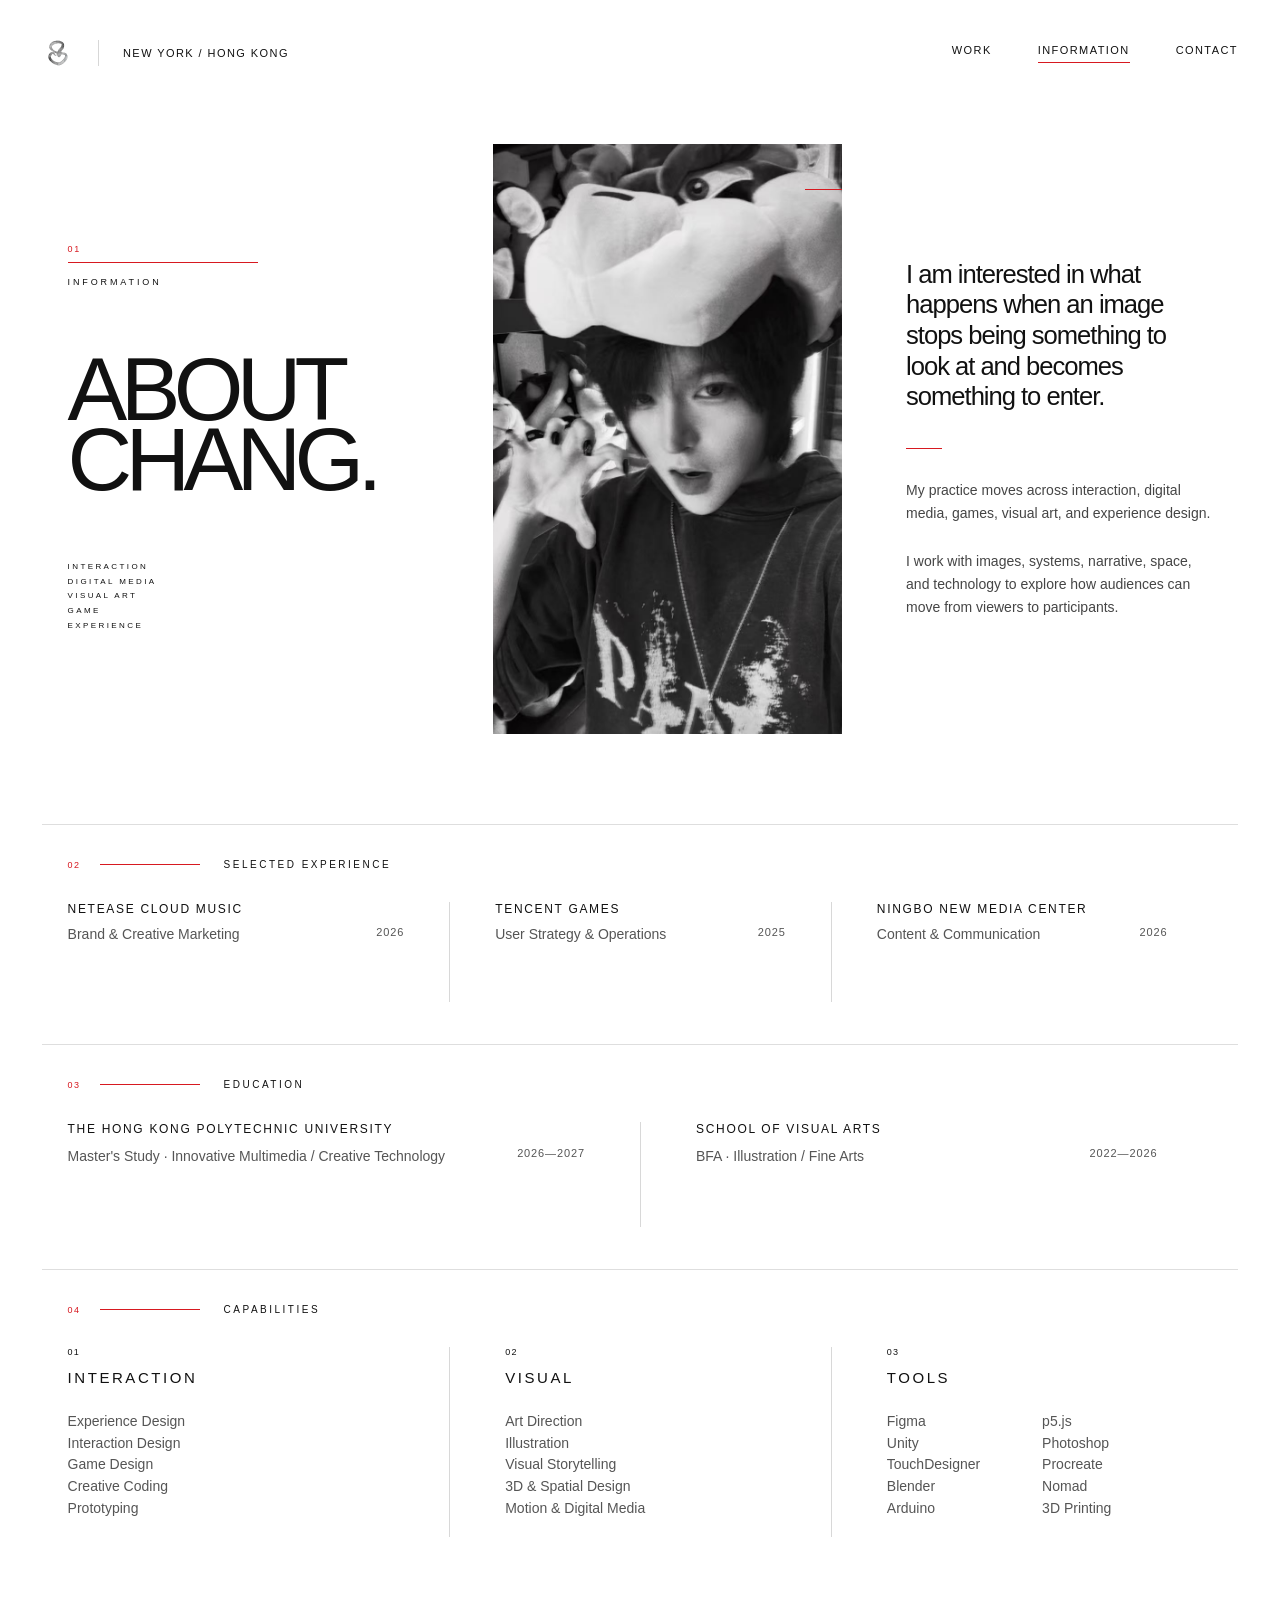
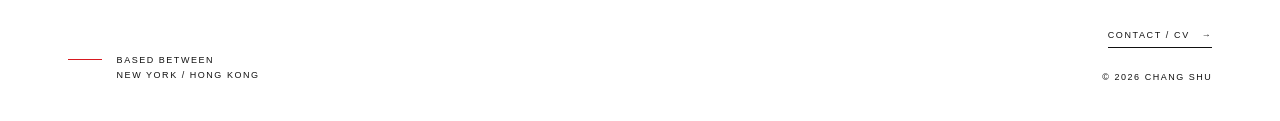
==== commit 6dcdf4ee: "5" ====
--- a/about.html
+++ b/about.html
@@ -55,9 +55,6 @@
       min-height: 100vh;
 
       padding: 32px 42px 34px;
-
-      display: flex;
-      flex-direction: column;
     }
 
 
@@ -100,6 +97,7 @@
     .logo img {
       width: 100%;
       height: 100%;
+      display: block;
 
       object-fit: contain;
     }
@@ -120,7 +118,6 @@
 
     .location {
       white-space: nowrap;
-
       cursor: default;
       user-select: none;
     }
@@ -166,28 +163,24 @@
     ================================================== */
 
     .hero {
-      position: relative;
-
-      flex: 1;
-
       width: 100%;
       min-height: 720px;
 
       display: grid;
 
       grid-template-columns:
-        minmax(330px, .95fr)
-        minmax(390px, 1fr)
-        minmax(330px, .82fr);
+        minmax(290px, .85fr)
+        minmax(330px, .82fr)
+        minmax(300px, .72fr);
+
+      column-gap: clamp(40px, 5vw, 100px);
 
       align-items: center;
 
-      column-gap: 4vw;
-
       padding:
-        45px
-        2.5vw
-        35px;
+        70px
+        2vw
+        90px;
     }
 
 
@@ -195,12 +188,9 @@
        LEFT
     ================================================== */
 
-    .left {
+    .hero-left {
       position: relative;
-
-      z-index: 20;
-
-      align-self: center;
+      z-index: 10;
     }
 
     .section-number {
@@ -214,16 +204,16 @@
     }
 
     .section-rule {
-      width: 210px;
+      width: 190px;
       height: 1px;
 
-      margin-bottom: 15px;
+      margin-bottom: 14px;
 
       background: #d71920;
     }
 
     .section-name {
-      font-size: 10px;
+      font-size: 9px;
 
       letter-spacing: .32em;
 
@@ -232,21 +222,17 @@
 
 
     /* ==================================================
-       ABOUT TITLE
+       TITLE
     ================================================== */
 
     .about-title {
-      position: relative;
-
-      z-index: 30;
-
-      margin-top: 75px;
-
-      font-size: clamp(76px, 7.7vw, 138px);
+      margin-top: 68px;
+
+      font-size: clamp(72px, 7vw, 126px);
 
       font-weight: 300;
 
-      line-height: .77;
+      line-height: .78;
 
       letter-spacing: -.075em;
 
@@ -261,15 +247,15 @@
 
 
     /* ==================================================
-       SMALL DISCIPLINES
+       DISCIPLINES
     ================================================== */
 
     .disciplines {
-      margin-top: 62px;
+      margin-top: 65px;
 
       font-size: 8px;
 
-      line-height: 1.9;
+      line-height: 1.85;
 
       letter-spacing: .30em;
 
@@ -278,424 +264,79 @@
 
 
     /* ==================================================
-       CENTER ARTWORK
-    ================================================== */
-
-    .portrait-stage {
+       PORTRAIT
+    ================================================== */
+
+    .portrait-wrap {
+      width: 100%;
+
+      display: flex;
+      justify-content: center;
+      align-items: center;
+    }
+
+    .portrait {
       position: relative;
 
       width: 100%;
-      max-width: 510px;
-
-      height: 620px;
-
-      justify-self: center;
-
-      z-index: 10;
-    }
-
-
-    /* ==================================================
-       ORIGINAL PHOTO
-       NO AI IMAGE REPLACEMENT
-    ================================================== */
-
-    .portrait-main {
-      position: absolute;
-
-      left: 17%;
-      top: 9%;
-
-      width: 67%;
-      height: 73%;
+      max-width: 430px;
+
+      height: min(590px, 66vh);
+      min-height: 500px;
 
       overflow: hidden;
 
-      z-index: 4;
-
-      background: #111;
-    }
-
-    .portrait-main img {
-      position: absolute;
-
-      width: 145%;
-      height: 145%;
-
-      left: -24%;
-      top: -17%;
-
-      object-fit: cover;
-
-      object-position: 49% 33%;
-
-      filter:
-        contrast(1.08)
-        saturate(.78)
-        brightness(.88);
-    }
-
-
-    /* ==================================================
-       TOP PALE BLOCK
-    ================================================== */
-
-    .block-top {
-      position: absolute;
-
-      left: 5%;
-      top: 0;
-
-      width: 24%;
-      height: 31%;
-
-      z-index: 6;
-
-      background:
-        linear-gradient(
-          120deg,
-          rgba(245,245,242,.98),
-          rgba(224,224,220,.93)
-        );
-
-      border: 1px solid rgba(0,0,0,.035);
-    }
-
-    .block-top::after {
-      content: "";
-
-      position: absolute;
-
-      left: 48%;
-      top: 12%;
-
-      width: 1px;
-      height: 74%;
-
-      background: rgba(0,0,0,.15);
-
-      transform: rotate(2deg);
-    }
-
-
-    /* ==================================================
-       BLACK LOWER PANEL
-       HIDES PART OF FACE / HAND
-    ================================================== */
-
-    .black-panel {
-      position: absolute;
-
-      left: 14%;
-      top: 48%;
-
-      width: 58%;
-      height: 39%;
-
-      z-index: 8;
-
-      overflow: hidden;
-
-      background: rgba(10,10,10,.95);
-    }
-
-
-    /* blurred fragment from SAME portrait */
-
-    .black-panel::before {
-      content: "";
-
-      position: absolute;
-
-      inset: -35px;
-
-      background-image: url("portrait.jpg");
-
-      background-size: 700px auto;
-
-      background-position: 48% 72%;
-
-      filter:
-        blur(17px)
-        grayscale(1)
-        contrast(1.35)
-        brightness(.52);
-
-      transform: scale(1.08);
-
-      opacity: .74;
-    }
-
-
-    /* dark gradient */
-
-    .black-panel::after {
-      content: "";
-
-      position: absolute;
-
-      inset: 0;
-
-      background:
-        linear-gradient(
-          90deg,
-          rgba(255,255,255,.13) 0%,
-          rgba(0,0,0,.15) 32%,
-          rgba(0,0,0,.75) 100%
-        );
-    }
-
-
-    /* ==================================================
-       RIGHT DARK TEXTURE BLOCK
-    ================================================== */
-
-    .texture-right {
-      position: absolute;
-
-      right: 3%;
-      bottom: 10%;
-
-      width: 27%;
-      height: 37%;
-
-      z-index: 7;
-
-      overflow: hidden;
-
-      background: #171717;
-    }
-
-    .texture-right::before {
-      content: "";
-
-      position: absolute;
-
-      inset: 0;
-
-      background:
-        linear-gradient(
-          115deg,
-          transparent 0 42%,
-          rgba(255,255,255,.09) 43% 45%,
-          transparent 46% 100%
-        ),
-        repeating-linear-gradient(
-          100deg,
-          rgba(255,255,255,.04) 0px,
-          rgba(255,255,255,.04) 1px,
-          transparent 1px,
-          transparent 9px
-        );
-
-      opacity: .8;
-    }
-
-
-    /* ==================================================
-       BLURRED HAND AREA
-    ================================================== */
-
-    .hand-blur {
-      position: absolute;
-
-      left: 3%;
-      bottom: 17%;
-
-      width: 34%;
-      height: 30%;
-
-      z-index: 9;
-
-      overflow: hidden;
-
-      background: rgba(230,230,227,.88);
-    }
-
-    .hand-blur::before {
-      content: "";
-
-      position: absolute;
-
-      width: 170%;
-      height: 170%;
-
-      left: -35%;
-      top: -30%;
-
-      background-image: url("portrait.jpg");
-
-      background-size: cover;
-      background-position: 38% 76%;
-
-      filter:
-        blur(22px)
-        grayscale(1)
-        contrast(1.15)
-        brightness(.92);
-
-      transform: scale(1.15);
-
-      opacity: .82;
-    }
-
-    .hand-blur::after {
-      content: "";
-
-      position: absolute;
-
-      inset: 0;
-
-      background:
-        linear-gradient(
-          90deg,
-          rgba(255,255,255,.48),
-          rgba(255,255,255,.03)
-        );
-    }
-
-
-    /* ==================================================
-       RED DETAIL
-    ================================================== */
-
-    .red-mark {
-      position: absolute;
-
-      right: 3%;
-      top: 12%;
-
-      width: 22px;
-      height: 22px;
-
-      z-index: 20;
-    }
-
-    .red-mark::before,
-    .red-mark::after {
-      content: "";
-
-      position: absolute;
-
-      background: #d71920;
-    }
-
-    .red-mark::before {
-      left: 10px;
-      top: 0;
-
-      width: 1px;
-      height: 22px;
-    }
-
-    .red-mark::after {
-      left: 0;
-      top: 10px;
-
-      width: 22px;
-      height: 1px;
-    }
-
-
-    /* SMALL RED LINE */
-
-    .small-red-line {
-      position: absolute;
-
-      left: 0;
-      top: 67%;
-
-      width: 120px;
-      height: 1px;
-
-      z-index: 20;
-
-      background: #d71920;
-    }
-
-
-    /* ==================================================
-       CURVED LINE
-    ================================================== */
-
-    .curve {
-      position: absolute;
-
-      left: 7%;
-      top: 20%;
-
-      width: 104%;
-      height: 70%;
-
-      z-index: 15;
-
-      pointer-events: none;
-    }
-
-    .curve svg {
+      background: #efefef;
+    }
+
+    .portrait img {
       width: 100%;
       height: 100%;
 
-      overflow: visible;
-    }
-
-    .curve path {
-      fill: none;
-
-      stroke: rgba(20,20,20,.62);
-      stroke-width: .8;
-
-      vector-effect: non-scaling-stroke;
-    }
-
-
-    /* ==================================================
-       MICRO TEXT
-    ================================================== */
-
-    .micro-text {
+      display: block;
+
+      object-fit: cover;
+      object-position: center 38%;
+    }
+
+
+    /* SMALL RED DETAIL */
+
+    .portrait::after {
+      content: "";
+
       position: absolute;
 
-      right: 2%;
-      bottom: 13%;
-
-      z-index: 20;
-
-      font-size: 7px;
-
-      line-height: 1.7;
-
-      letter-spacing: .28em;
-
-      text-transform: uppercase;
-    }
-
-
-    /* ==================================================
-       RIGHT COPY
-    ================================================== */
-
-    .right {
-      position: relative;
-
-      z-index: 30;
-
-      align-self: center;
-
-      max-width: 440px;
+      right: -1px;
+      top: 45px;
+
+      width: 38px;
+      height: 1px;
+
+      background: #d71920;
+    }
+
+
+    /* ==================================================
+       RIGHT
+    ================================================== */
+
+    .hero-right {
+      width: 100%;
+      max-width: 420px;
     }
 
     .lead {
-      font-size: clamp(26px, 2.15vw, 38px);
+      font-size: clamp(25px, 2vw, 36px);
 
       font-weight: 300;
 
-      line-height: 1.18;
-
-      letter-spacing: -.045em;
-    }
-
-    .copy-red-line {
+      line-height: 1.2;
+
+      letter-spacing: -.04em;
+    }
+
+    .copy-line {
       width: 36px;
       height: 1px;
 
@@ -721,34 +362,263 @@
 
 
     /* ==================================================
-       FOOTER
-    ================================================== */
-
-    .footer {
+       INFORMATION SECTIONS
+    ================================================== */
+
+    .info-section {
+      width: 100%;
+
+      padding:
+        34px
+        2vw
+        42px;
+
+      border-top: 1px solid #dedede;
+    }
+
+
+    /* SECTION HEADER */
+
+    .info-header {
+      display: flex;
+      align-items: center;
+
+      margin-bottom: 32px;
+    }
+
+    .info-number {
+      width: 32px;
+
+      font-size: 9px;
+
+      letter-spacing: .15em;
+
+      color: #d71920;
+    }
+
+    .info-red-line {
+      width: 100px;
+      height: 1px;
+
+      margin-right: 24px;
+
+      background: #d71920;
+    }
+
+    .info-title {
+      font-size: 10px;
+      font-weight: 500;
+
+      letter-spacing: .25em;
+
+      text-transform: uppercase;
+    }
+
+
+    /* ==================================================
+       EXPERIENCE
+    ================================================== */
+
+    .experience-grid {
+      display: grid;
+
+      grid-template-columns: repeat(3, 1fr);
+    }
+
+    .experience-item {
+      position: relative;
+
+      min-height: 100px;
+
+      padding-right: 45px;
+    }
+
+    .experience-item + .experience-item {
+      padding-left: 45px;
+
+      border-left: 1px solid #d8d8d8;
+    }
+
+    .company {
+      margin-bottom: 10px;
+
+      font-size: 12px;
+      font-weight: 500;
+
+      letter-spacing: .14em;
+
+      text-transform: uppercase;
+    }
+
+    .experience-meta {
+      display: flex;
+      justify-content: space-between;
+
+      gap: 25px;
+
+      font-size: 14px;
+      font-weight: 300;
+
+      color: #555;
+    }
+
+    .experience-date {
+      white-space: nowrap;
+
+      font-size: 11px;
+
+      letter-spacing: .08em;
+    }
+
+
+    /* ==================================================
+       EDUCATION
+    ================================================== */
+
+    .education-grid {
+      display: grid;
+
+      grid-template-columns: 1fr 1fr;
+    }
+
+    .education-item {
+      min-height: 105px;
+
+      padding-right: 55px;
+    }
+
+    .education-item + .education-item {
+      padding-left: 55px;
+
+      border-left: 1px solid #d8d8d8;
+    }
+
+    .school {
+      margin-bottom: 10px;
+
+      font-size: 12px;
+      font-weight: 500;
+
+      letter-spacing: .14em;
+
+      text-transform: uppercase;
+    }
+
+    .education-meta {
+      display: flex;
+      justify-content: space-between;
+
+      gap: 30px;
+
+      font-size: 14px;
+      font-weight: 300;
+
+      line-height: 1.45;
+
+      color: #555;
+    }
+
+    .education-date {
+      white-space: nowrap;
+
+      font-size: 11px;
+
+      letter-spacing: .08em;
+    }
+
+
+    /* ==================================================
+       CAPABILITIES
+    ================================================== */
+
+    .capabilities-grid {
+      display: grid;
+
+      grid-template-columns: repeat(3, 1fr);
+    }
+
+    .capability {
+      min-height: 190px;
+
+      padding-right: 55px;
+    }
+
+    .capability + .capability {
+      padding-left: 55px;
+
+      border-left: 1px solid #d8d8d8;
+    }
+
+    .cap-number {
+      margin-bottom: 12px;
+
+      font-size: 9px;
+
+      letter-spacing: .14em;
+    }
+
+    .cap-title {
+      margin-bottom: 25px;
+
+      font-size: 15px;
+      font-weight: 500;
+
+      letter-spacing: .17em;
+
+      text-transform: uppercase;
+    }
+
+    .cap-list {
+      font-size: 14px;
+      font-weight: 300;
+
+      line-height: 1.55;
+
+      color: #555;
+    }
+
+    .tools-list {
+      display: grid;
+
+      grid-template-columns: 1fr 1fr;
+
+      column-gap: 40px;
+    }
+
+
+    /* ==================================================
+       BOTTOM
+    ================================================== */
+
+    .bottom {
       width: 100%;
 
       display: flex;
       justify-content: space-between;
       align-items: flex-end;
 
-      padding-top: 20px;
+      padding:
+        45px
+        2vw
+        5px;
+    }
+
+    .bottom-location {
+      display: flex;
+      align-items: flex-start;
+
+      gap: 15px;
 
       font-size: 9px;
 
-      letter-spacing: .16em;
+      line-height: 1.6;
+
+      letter-spacing: .17em;
 
       text-transform: uppercase;
     }
 
-    .footer-left {
-      display: flex;
-
-      gap: 14px;
-
-      align-items: flex-start;
-    }
-
-    .footer-line {
+    .bottom-line {
       width: 34px;
       height: 1px;
 
@@ -757,89 +627,100 @@
       background: #d71920;
     }
 
-    .footer-location {
-      line-height: 1.6;
-    }
-
-    .footer-location span {
+    .bottom-location span {
       display: block;
     }
 
+    .bottom-right {
+      text-align: right;
+    }
+
+    .contact-link {
+      display: inline-flex;
+      align-items: center;
+
+      gap: 12px;
+
+      margin-bottom: 24px;
+
+      padding-bottom: 7px;
+
+      border-bottom: 1px solid #111;
+
+      font-size: 9px;
+
+      letter-spacing: .18em;
+
+      text-transform: uppercase;
+
+      transition:
+        color .25s ease,
+        border-color .25s ease;
+    }
+
+    .contact-link:hover {
+      color: #d71920;
+      border-color: #d71920;
+    }
+
     .copyright {
-      color: #777;
-    }
-
-
-    /* ==================================================
-       RESPONSIVE
-    ================================================== */
-
-    @media (max-width: 1200px) {
+      font-size: 9px;
+
+      letter-spacing: .17em;
+
+      text-transform: uppercase;
+    }
+
+
+    /* ==================================================
+       TABLET
+    ================================================== */
+
+    @media (max-width: 1100px) {
 
       .hero {
         grid-template-columns:
-          .8fr
-          1fr
-          .75fr;
-
-        column-gap: 2vw;
+          minmax(260px, .7fr)
+          minmax(310px, .8fr);
+
+        row-gap: 70px;
+      }
+
+      .hero-right {
+        grid-column: 1 / -1;
+
+        max-width: 620px;
+
+        margin-left: 35%;
       }
 
       .about-title {
-        font-size: clamp(65px, 7vw, 100px);
-      }
-
-      .portrait-stage {
-        height: 570px;
-      }
-
-      .lead {
-        font-size: 27px;
-      }
-
-    }
-
-
-    @media (max-width: 900px) {
-
-      .hero {
-        display: flex;
-        flex-direction: column;
-
-        align-items: stretch;
-
-        padding-top: 100px;
-      }
-
-      .left {
-        width: 100%;
-      }
-
-      .about-title {
-        font-size: clamp(72px, 16vw, 120px);
-      }
-
-      .portrait-stage {
-        width: 100%;
-        max-width: 570px;
-
-        height: 650px;
-
-        margin: 70px auto 0;
-      }
-
-      .right {
-        max-width: 600px;
-
-        margin-top: 80px;
-      }
-
-      .lead {
-        font-size: 32px;
-      }
-
-    }
-
+        font-size: clamp(68px, 8vw, 100px);
+      }
+
+      .experience-grid {
+        grid-template-columns: 1fr;
+      }
+
+      .experience-item {
+        min-height: auto;
+
+        padding: 25px 0;
+      }
+
+      .experience-item + .experience-item {
+        padding-left: 0;
+
+        border-left: 0;
+        border-top: 1px solid #e2e2e2;
+      }
+
+    }
+
+
+    /* ==================================================
+       MOBILE
+    ================================================== */
 
     @media (max-width: 650px) {
 
@@ -850,6 +731,9 @@
           28px;
       }
 
+
+      /* HEADER */
+
       .top-nav {
         height: auto;
       }
@@ -870,13 +754,21 @@
         font-size: 8px;
       }
 
+
+      /* HERO */
+
       .hero {
-        min-height: auto;
+        display: flex;
+        flex-direction: column;
+
+        align-items: stretch;
+
+        min-height: 0;
 
         padding:
           90px
           0
-          80px;
+          85px;
       }
 
       .section-rule {
@@ -886,35 +778,38 @@
       .about-title {
         margin-top: 55px;
 
-        font-size: clamp(68px, 22vw, 98px);
+        font-size: clamp(67px, 21vw, 96px);
       }
 
       .disciplines {
         margin-top: 45px;
       }
 
-      .portrait-stage {
-        height: 520px;
-
-        margin-top: 65px;
-      }
-
-      .portrait-main {
-        left: 13%;
-
-        width: 72%;
-      }
-
-      .black-panel {
-        left: 9%;
-
-        width: 64%;
-      }
-
-      .hand-blur {
-        left: 0;
-
-        width: 38%;
+
+      /* PHOTO */
+
+      .portrait-wrap {
+        margin-top: 70px;
+      }
+
+      .portrait {
+        max-width: none;
+
+        height: 125vw;
+        min-height: 0;
+        max-height: 650px;
+      }
+
+
+      /* COPY */
+
+      .hero-right {
+        margin:
+          65px
+          0
+          0;
+
+        max-width: 100%;
       }
 
       .lead {
@@ -925,14 +820,103 @@
         font-size: 13px;
       }
 
-      .footer {
-        gap: 25px;
-
-        align-items: flex-start;
-      }
-
-      .copyright {
-        text-align: right;
+
+      /* SECTIONS */
+
+      .info-section {
+        padding:
+          30px
+          0
+          45px;
+      }
+
+      .info-red-line {
+        width: 55px;
+
+        margin-right: 18px;
+      }
+
+      .info-title {
+        font-size: 9px;
+      }
+
+
+      /* EXPERIENCE */
+
+      .experience-grid {
+        display: block;
+      }
+
+      .experience-meta {
+        display: block;
+      }
+
+      .experience-date {
+        display: block;
+
+        margin-top: 8px;
+      }
+
+
+      /* EDUCATION */
+
+      .education-grid {
+        display: block;
+      }
+
+      .education-item {
+        min-height: auto;
+
+        padding: 25px 0;
+      }
+
+      .education-item + .education-item {
+        padding-left: 0;
+
+        border-left: 0;
+        border-top: 1px solid #e2e2e2;
+      }
+
+      .education-meta {
+        display: block;
+      }
+
+      .education-date {
+        display: block;
+
+        margin-top: 8px;
+      }
+
+
+      /* CAPABILITIES */
+
+      .capabilities-grid {
+        display: block;
+      }
+
+      .capability {
+        min-height: auto;
+
+        padding: 30px 0;
+      }
+
+      .capability + .capability {
+        padding-left: 0;
+
+        border-left: 0;
+        border-top: 1px solid #e2e2e2;
+      }
+
+
+      /* BOTTOM */
+
+      .bottom {
+        padding:
+          45px
+          0
+          0;
+
+        gap: 30px;
       }
 
     }
@@ -946,7 +930,9 @@
   <div class="page">
 
 
-    <!-- HEADER -->
+    <!-- ==================================================
+         HEADER
+    ================================================== -->
 
     <header class="top-nav">
 
@@ -993,178 +979,415 @@
 
 
 
-    <!-- HERO -->
-
-    <main class="hero">
-
-
-      <!-- LEFT -->
-
-      <section class="left">
-
-        <div class="section-number">
-          01
+    <!-- ==================================================
+         HERO
+    ================================================== -->
+
+    <main>
+
+      <section class="hero">
+
+
+        <!-- LEFT -->
+
+        <div class="hero-left">
+
+          <div class="section-number">
+            01
+          </div>
+
+          <div class="section-rule"></div>
+
+          <div class="section-name">
+            Information
+          </div>
+
+
+          <h1 class="about-title">
+
+            <span>About</span>
+
+            <span>Chang.</span>
+
+          </h1>
+
+
+          <div class="disciplines">
+
+            Interaction<br>
+            Digital Media<br>
+            Visual Art<br>
+            Game<br>
+            Experience
+
+          </div>
+
         </div>
 
-        <div class="section-rule"></div>
-
-        <div class="section-name">
-          Information
+
+
+        <!-- PORTRAIT -->
+
+        <div class="portrait-wrap">
+
+          <div class="portrait">
+
+            <img
+              src="portrait.jpg"
+              alt="Portrait of Chang Shu"
+            >
+
+          </div>
+
         </div>
 
 
-        <h1 class="about-title">
-
-          <span>About</span>
-
-          <span>Chang.</span>
-
-        </h1>
-
-
-        <div class="disciplines">
-
-          Interaction<br>
-          Digital Media<br>
-          Visual Art<br>
-          Game<br>
-          Experience
+
+        <!-- RIGHT COPY -->
+
+        <div class="hero-right">
+
+          <p class="lead">
+
+            I am interested in what
+            happens when an image
+            stops being something to look
+            at and becomes something
+            to enter.
+
+          </p>
+
+
+          <div class="copy-line"></div>
+
+
+          <div class="body-copy">
+
+            <p>
+              My practice moves across interaction,
+              digital media, games, visual art,
+              and experience design.
+            </p>
+
+
+            <p>
+              I work with images, systems, narrative,
+              space, and technology to explore how
+              audiences can move from viewers
+              to participants.
+            </p>
+
+          </div>
 
         </div>
 
+
       </section>
 
 
 
-      <!-- CENTER COLLAGE -->
-
-      <section class="portrait-stage">
-
-
-        <!-- ORIGINAL PHOTO -->
-
-        <div class="portrait-main">
-
-          <img
-            src="portrait.jpg"
-            alt="Portrait of Chang Shu"
-          >
+      <!-- ==================================================
+           02 SELECTED EXPERIENCE
+      ================================================== -->
+
+      <section class="info-section">
+
+
+        <div class="info-header">
+
+          <span class="info-number">
+            02
+          </span>
+
+          <span class="info-red-line"></span>
+
+          <h2 class="info-title">
+            Selected Experience
+          </h2>
 
         </div>
 
 
-        <!-- PALE BLOCK -->
-
-        <div class="block-top"></div>
-
-
-        <!-- BLURRED LOWER PHOTO -->
-
-        <div class="black-panel"></div>
-
-
-        <!-- HAND BLUR -->
-
-        <div class="hand-blur"></div>
-
-
-        <!-- DARK TEXTURE -->
-
-        <div class="texture-right"></div>
-
-
-        <!-- RED CROSS -->
-
-        <div class="red-mark"></div>
-
-
-        <!-- RED LINE -->
-
-        <div class="small-red-line"></div>
-
-
-        <!-- CURVED LINE -->
-
-        <div class="curve">
-
-          <svg
-            viewBox="0 0 600 600"
-            preserveAspectRatio="none"
-          >
-
-            <path
-              d="
-              M 80 510
-              C 160 480,
-                490 390,
-                520 230
-
-              C 545 105,
-                405 100,
-                345 160
-              "
-            />
-
-          </svg>
+
+        <div class="experience-grid">
+
+
+          <!-- NETEASE -->
+
+          <div class="experience-item">
+
+            <h3 class="company">
+              NetEase Cloud Music
+            </h3>
+
+            <div class="experience-meta">
+
+              <span>
+                Brand & Creative Marketing
+              </span>
+
+              <span class="experience-date">
+                2026
+              </span>
+
+            </div>
+
+          </div>
+
+
+
+          <!-- TENCENT -->
+
+          <div class="experience-item">
+
+            <h3 class="company">
+              Tencent Games
+            </h3>
+
+            <div class="experience-meta">
+
+              <span>
+                User Strategy & Operations
+              </span>
+
+              <span class="experience-date">
+                2025
+              </span>
+
+            </div>
+
+          </div>
+
+
+
+          <!-- NINGBO -->
+
+          <div class="experience-item">
+
+            <h3 class="company">
+              Ningbo New Media Center
+            </h3>
+
+            <div class="experience-meta">
+
+              <span>
+                Content & Communication
+              </span>
+
+              <span class="experience-date">
+                2026
+              </span>
+
+            </div>
+
+          </div>
+
 
         </div>
 
 
-        <!-- MICRO TEXT -->
-
-        <div class="micro-text">
-
-          Image<br>
-          Systems<br>
-          Narrative<br>
-          Space<br>
-          Users
+      </section>
+
+
+
+      <!-- ==================================================
+           03 EDUCATION
+      ================================================== -->
+
+      <section class="info-section">
+
+
+        <div class="info-header">
+
+          <span class="info-number">
+            03
+          </span>
+
+          <span class="info-red-line"></span>
+
+          <h2 class="info-title">
+            Education
+          </h2>
 
         </div>
 
 
+
+        <div class="education-grid">
+
+
+          <!-- POLYU -->
+
+          <div class="education-item">
+
+            <h3 class="school">
+              The Hong Kong Polytechnic University
+            </h3>
+
+            <div class="education-meta">
+
+              <span>
+                Master's Study · Innovative Multimedia /
+                Creative Technology
+              </span>
+
+              <span class="education-date">
+                2026—2027
+              </span>
+
+            </div>
+
+          </div>
+
+
+
+          <!-- SVA -->
+
+          <div class="education-item">
+
+            <h3 class="school">
+              School of Visual Arts
+            </h3>
+
+            <div class="education-meta">
+
+              <span>
+                BFA · Illustration / Fine Arts
+              </span>
+
+              <span class="education-date">
+                2022—2026
+              </span>
+
+            </div>
+
+          </div>
+
+
+        </div>
+
+
       </section>
 
 
 
-      <!-- RIGHT -->
-
-      <section class="right">
-
-
-        <p class="lead">
-
-          I am interested in what
-          happens when an image
-          stops being something to look
-          at and becomes something
-          to enter.
-
-        </p>
-
-
-        <div class="copy-red-line"></div>
-
-
-        <div class="body-copy">
-
-          <p>
-            My practice moves across interaction,
-            digital media, games, visual art,
-            and experience design.
-          </p>
-
-
-          <p>
-            I work with images, systems, narrative,
-            space, and technology to explore how
-            audiences can move from viewers
-            to participants.
-          </p>
+      <!-- ==================================================
+           04 CAPABILITIES
+      ================================================== -->
+
+      <section class="info-section">
+
+
+        <div class="info-header">
+
+          <span class="info-number">
+            04
+          </span>
+
+          <span class="info-red-line"></span>
+
+          <h2 class="info-title">
+            Capabilities
+          </h2>
 
         </div>
 
 
+
+        <div class="capabilities-grid">
+
+
+          <!-- INTERACTION -->
+
+          <div class="capability">
+
+            <div class="cap-number">
+              01
+            </div>
+
+            <h3 class="cap-title">
+              Interaction
+            </h3>
+
+            <div class="cap-list">
+
+              Experience Design<br>
+              Interaction Design<br>
+              Game Design<br>
+              Creative Coding<br>
+              Prototyping
+
+            </div>
+
+          </div>
+
+
+
+          <!-- VISUAL -->
+
+          <div class="capability">
+
+            <div class="cap-number">
+              02
+            </div>
+
+            <h3 class="cap-title">
+              Visual
+            </h3>
+
+            <div class="cap-list">
+
+              Art Direction<br>
+              Illustration<br>
+              Visual Storytelling<br>
+              3D & Spatial Design<br>
+              Motion & Digital Media
+
+            </div>
+
+          </div>
+
+
+
+          <!-- TOOLS -->
+
+          <div class="capability">
+
+            <div class="cap-number">
+              03
+            </div>
+
+            <h3 class="cap-title">
+              Tools
+            </h3>
+
+
+            <div class="cap-list tools-list">
+
+              <div>
+                Figma<br>
+                Unity<br>
+                TouchDesigner<br>
+                Blender<br>
+                Arduino
+              </div>
+
+              <div>
+                p5.js<br>
+                Photoshop<br>
+                Procreate<br>
+                Nomad<br>
+                3D Printing
+              </div>
+
+            </div>
+
+          </div>
+
+
+        </div>
+
+
       </section>
 
 
@@ -1172,29 +1395,48 @@
 
 
 
-    <!-- FOOTER -->
-
-    <footer class="footer">
-
-
-      <div class="footer-left">
-
-        <div class="footer-line"></div>
-
-
-        <div class="footer-location">
-
-          <span>Based between</span>
-
-          <span>New York / Hong Kong</span>
+    <!-- ==================================================
+         BOTTOM
+    ================================================== -->
+
+    <footer class="bottom">
+
+
+      <div class="bottom-location">
+
+        <div class="bottom-line"></div>
+
+        <div>
+
+          <span>
+            Based between
+          </span>
+
+          <span>
+            New York / Hong Kong
+          </span>
 
         </div>
 
       </div>
 
 
-      <div class="copyright">
-        © 2026 Chang Shu
+
+      <div class="bottom-right">
+
+        <a
+          href="contact.html"
+          class="contact-link"
+        >
+          Contact / CV
+          <span>→</span>
+        </a>
+
+
+        <div class="copyright">
+          © 2026 Chang Shu
+        </div>
+
       </div>
 
 
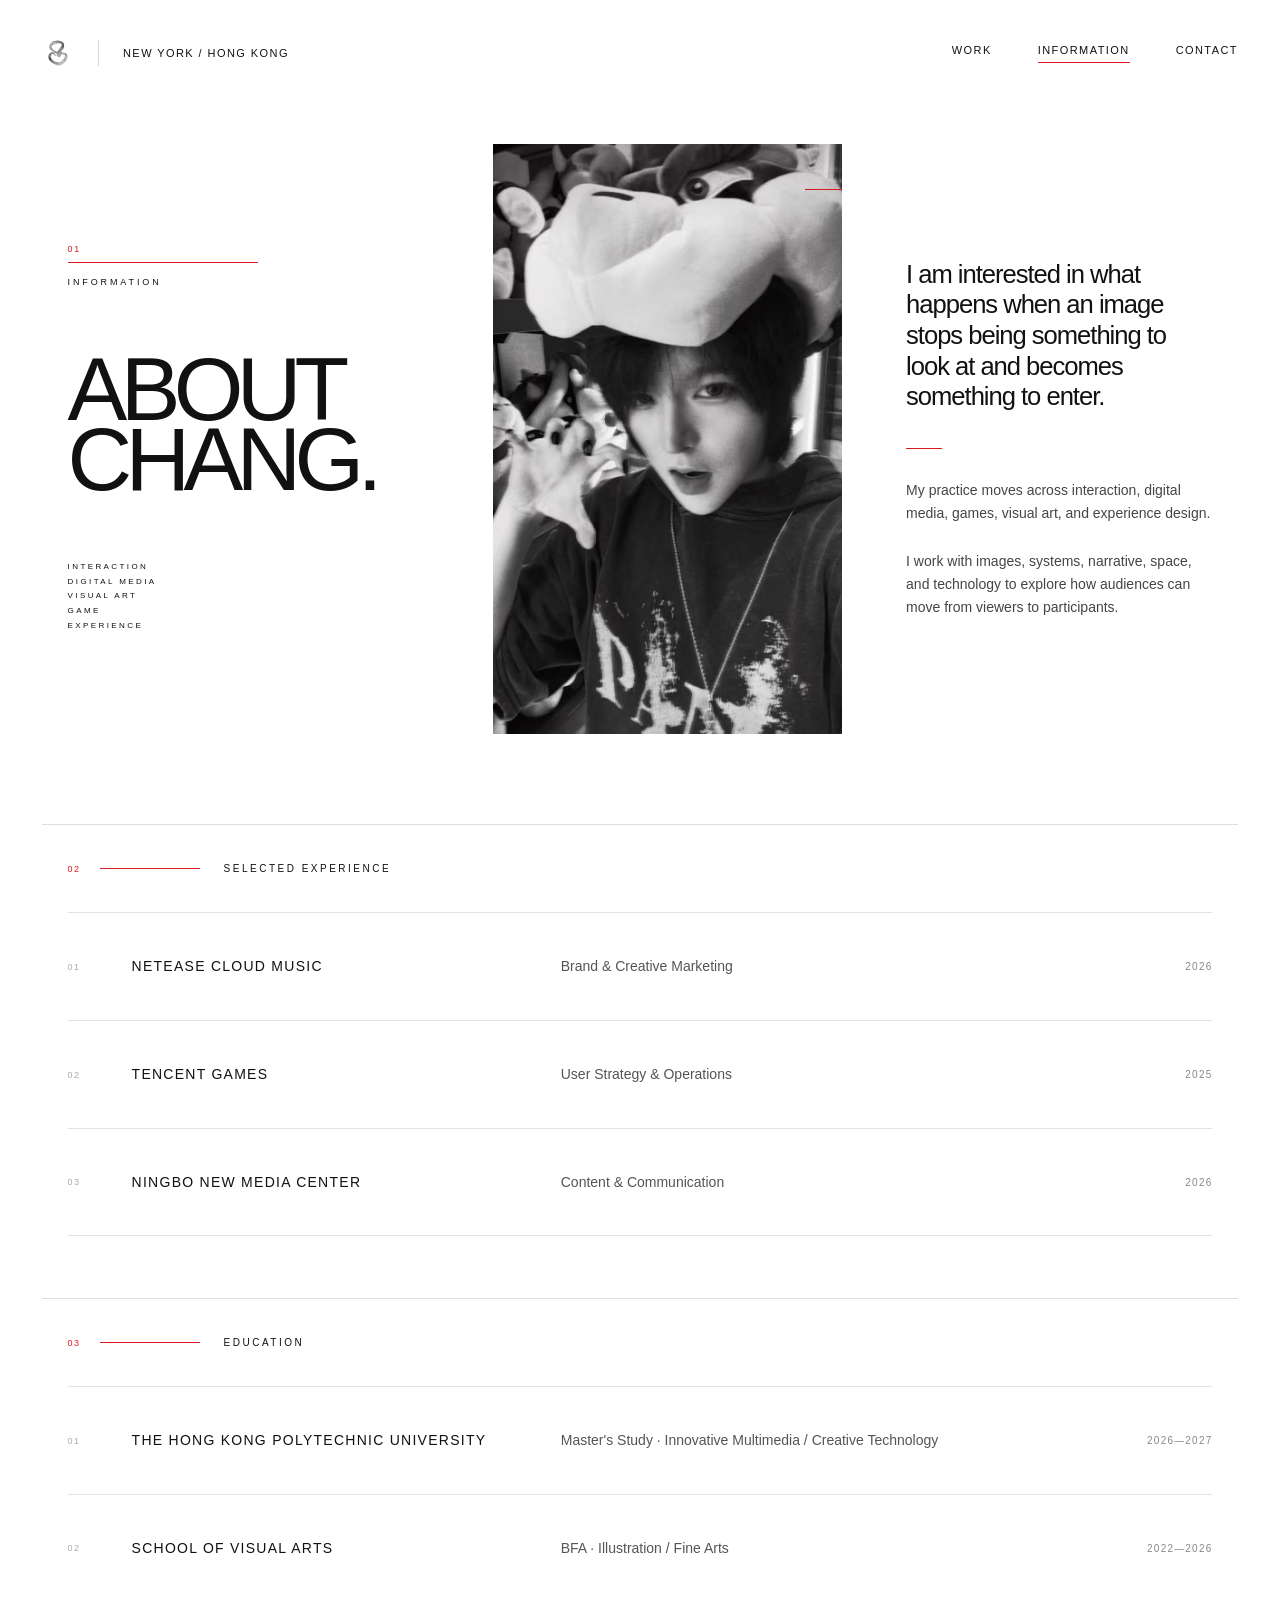
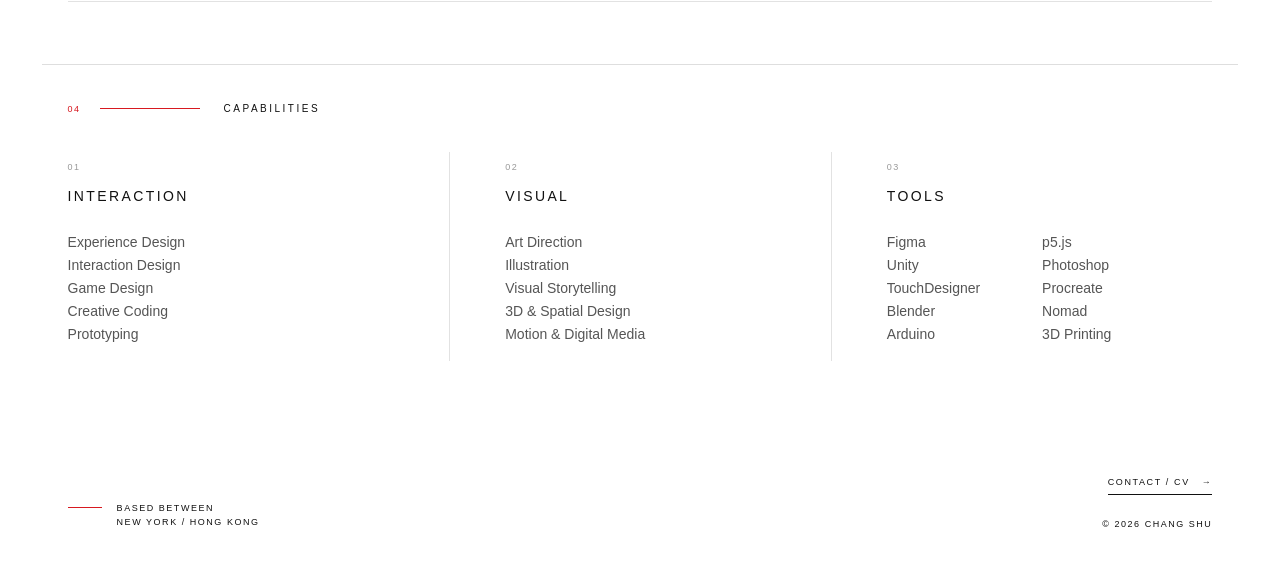
==== commit 07786dce: "5" ====
--- a/about.html
+++ b/about.html
@@ -97,8 +97,8 @@
     .logo img {
       width: 100%;
       height: 100%;
+
       display: block;
-
       object-fit: contain;
     }
 
@@ -159,7 +159,8 @@
 
 
     /* ==================================================
-       HERO
+       01 — HERO
+       PERSONAL PHOTO AREA — KEPT UNCHANGED
     ================================================== */
 
     .hero {
@@ -184,9 +185,7 @@
     }
 
 
-    /* ==================================================
-       LEFT
-    ================================================== */
+    /* LEFT */
 
     .hero-left {
       position: relative;
@@ -221,9 +220,7 @@
     }
 
 
-    /* ==================================================
-       TITLE
-    ================================================== */
+    /* TITLE */
 
     .about-title {
       margin-top: 68px;
@@ -246,9 +243,7 @@
     }
 
 
-    /* ==================================================
-       DISCIPLINES
-    ================================================== */
+    /* DISCIPLINES */
 
     .disciplines {
       margin-top: 65px;
@@ -264,7 +259,7 @@
 
 
     /* ==================================================
-       PORTRAIT
+       PORTRAIT — DO NOT CHANGE
     ================================================== */
 
     .portrait-wrap {
@@ -299,9 +294,6 @@
       object-position: center 38%;
     }
 
-
-    /* SMALL RED DETAIL */
-
     .portrait::after {
       content: "";
 
@@ -317,9 +309,7 @@
     }
 
 
-    /* ==================================================
-       RIGHT
-    ================================================== */
+    /* RIGHT */
 
     .hero-right {
       width: 100%;
@@ -369,25 +359,29 @@
       width: 100%;
 
       padding:
-        34px
+        38px
         2vw
-        42px;
+        62px;
 
       border-top: 1px solid #dedede;
     }
 
 
-    /* SECTION HEADER */
+    /* ==================================================
+       SECTION HEADER
+    ================================================== */
 
     .info-header {
       display: flex;
       align-items: center;
 
-      margin-bottom: 32px;
+      margin-bottom: 38px;
     }
 
     .info-number {
       width: 32px;
+
+      flex-shrink: 0;
 
       font-size: 9px;
 
@@ -402,6 +396,8 @@
 
       margin-right: 24px;
 
+      flex-shrink: 0;
+
       background: #d71920;
     }
 
@@ -416,151 +412,159 @@
 
 
     /* ==================================================
-       EXPERIENCE
+       02 + 03
+       EDITORIAL INDEX
     ================================================== */
 
-    .experience-grid {
+    .editorial-list {
+      width: 100%;
+    }
+
+    .editorial-row {
+      position: relative;
+
       display: grid;
 
-      grid-template-columns: repeat(3, 1fr);
-    }
-
-    .experience-item {
-      position: relative;
-
-      min-height: 100px;
-
-      padding-right: 45px;
-    }
-
-    .experience-item + .experience-item {
-      padding-left: 45px;
-
-      border-left: 1px solid #d8d8d8;
-    }
-
-    .company {
-      margin-bottom: 10px;
-
-      font-size: 12px;
+      grid-template-columns:
+        64px
+        minmax(0, 1fr)
+        130px;
+
+      align-items: center;
+
+      min-height: 108px;
+
+      border-top: 1px solid #e2e2e2;
+
+      transition:
+        padding-left .3s ease,
+        background-color .3s ease;
+    }
+
+    .editorial-row:last-child {
+      border-bottom: 1px solid #e2e2e2;
+    }
+
+
+    /* INDEX */
+
+    .row-index {
+      font-size: 9px;
+
+      letter-spacing: .16em;
+
+      color: #aaa;
+
+      transition: color .3s ease;
+    }
+
+
+    /* CONTENT */
+
+    .row-content {
+      display: grid;
+
+      grid-template-columns:
+        minmax(260px, .7fr)
+        minmax(250px, 1fr);
+
+      align-items: center;
+
+      gap: clamp(35px, 5vw, 100px);
+    }
+
+    .row-content h3 {
+      font-size: 14px;
       font-weight: 500;
 
-      letter-spacing: .14em;
+      line-height: 1.3;
+
+      letter-spacing: .09em;
 
       text-transform: uppercase;
     }
 
-    .experience-meta {
-      display: flex;
-      justify-content: space-between;
-
-      gap: 25px;
+    .row-content p {
+      max-width: 500px;
 
       font-size: 14px;
       font-weight: 300;
 
+      line-height: 1.5;
+
       color: #555;
     }
 
-    .experience-date {
+
+    /* DATE */
+
+    .row-date {
+      justify-self: end;
+
       white-space: nowrap;
 
-      font-size: 11px;
-
-      letter-spacing: .08em;
+      font-size: 10px;
+
+      letter-spacing: .12em;
+
+      color: #888;
+    }
+
+
+    /* HOVER */
+
+    .editorial-row:hover {
+      padding-left: 10px;
+    }
+
+    .editorial-row:hover .row-index {
+      color: #d71920;
     }
 
 
     /* ==================================================
-       EDUCATION
-    ================================================== */
-
-    .education-grid {
-      display: grid;
-
-      grid-template-columns: 1fr 1fr;
-    }
-
-    .education-item {
-      min-height: 105px;
-
-      padding-right: 55px;
-    }
-
-    .education-item + .education-item {
-      padding-left: 55px;
-
-      border-left: 1px solid #d8d8d8;
-    }
-
-    .school {
-      margin-bottom: 10px;
-
-      font-size: 12px;
-      font-weight: 500;
-
-      letter-spacing: .14em;
-
-      text-transform: uppercase;
-    }
-
-    .education-meta {
-      display: flex;
-      justify-content: space-between;
-
-      gap: 30px;
-
-      font-size: 14px;
-      font-weight: 300;
-
-      line-height: 1.45;
-
-      color: #555;
-    }
-
-    .education-date {
-      white-space: nowrap;
-
-      font-size: 11px;
-
-      letter-spacing: .08em;
-    }
-
-
-    /* ==================================================
-       CAPABILITIES
+       04 — CAPABILITIES
     ================================================== */
 
     .capabilities-grid {
       display: grid;
 
-      grid-template-columns: repeat(3, 1fr);
+      grid-template-columns:
+        repeat(3, minmax(0, 1fr));
+
+      gap: 0;
     }
 
     .capability {
       min-height: 190px;
 
-      padding-right: 55px;
+      padding:
+        10px
+        55px
+        15px
+        0;
     }
 
     .capability + .capability {
       padding-left: 55px;
 
-      border-left: 1px solid #d8d8d8;
+      border-left: 1px solid #e2e2e2;
     }
 
     .cap-number {
-      margin-bottom: 12px;
+      margin-bottom: 16px;
 
       font-size: 9px;
 
-      letter-spacing: .14em;
+      letter-spacing: .16em;
+
+      color: #999;
     }
 
     .cap-title {
-      margin-bottom: 25px;
-
-      font-size: 15px;
+      margin-bottom: 27px;
+
+      font-size: 14px;
       font-weight: 500;
 
       letter-spacing: .17em;
@@ -572,7 +576,7 @@
       font-size: 14px;
       font-weight: 300;
 
-      line-height: 1.55;
+      line-height: 1.65;
 
       color: #555;
     }
@@ -580,7 +584,9 @@
     .tools-list {
       display: grid;
 
-      grid-template-columns: 1fr 1fr;
+      grid-template-columns:
+        1fr
+        1fr;
 
       column-gap: 40px;
     }
@@ -598,7 +604,7 @@
       align-items: flex-end;
 
       padding:
-        45px
+        48px
         2vw
         5px;
     }
@@ -677,6 +683,8 @@
     ================================================== */
 
     @media (max-width: 1100px) {
+
+      /* HERO — SAME BEHAVIOUR AS BEFORE */
 
       .hero {
         grid-template-columns:
@@ -698,21 +706,30 @@
         font-size: clamp(68px, 8vw, 100px);
       }
 
-      .experience-grid {
-        grid-template-columns: 1fr;
-      }
-
-      .experience-item {
-        min-height: auto;
-
-        padding: 25px 0;
-      }
-
-      .experience-item + .experience-item {
-        padding-left: 0;
-
-        border-left: 0;
-        border-top: 1px solid #e2e2e2;
+
+      /* EDITORIAL */
+
+      .editorial-row {
+        grid-template-columns:
+          50px
+          minmax(0, 1fr)
+          100px;
+      }
+
+      .row-content {
+        grid-template-columns:
+          minmax(200px, .8fr)
+          minmax(200px, 1fr);
+
+        gap: 35px;
+      }
+
+      .capability {
+        padding-right: 35px;
+      }
+
+      .capability + .capability {
+        padding-left: 35px;
       }
 
     }
@@ -755,7 +772,9 @@
       }
 
 
-      /* HERO */
+      /* ==================================================
+         HERO / PORTRAIT — SAME AS BEFORE
+      ================================================== */
 
       .hero {
         display: flex;
@@ -785,9 +804,6 @@
         margin-top: 45px;
       }
 
-
-      /* PHOTO */
-
       .portrait-wrap {
         margin-top: 70px;
       }
@@ -799,9 +815,6 @@
         min-height: 0;
         max-height: 650px;
       }
-
-
-      /* COPY */
 
       .hero-right {
         margin:
@@ -821,13 +834,19 @@
       }
 
 
-      /* SECTIONS */
+      /* ==================================================
+         SECTIONS
+      ================================================== */
 
       .info-section {
         padding:
           30px
           0
-          45px;
+          50px;
+      }
+
+      .info-header {
+        margin-bottom: 28px;
       }
 
       .info-red-line {
@@ -841,74 +860,86 @@
       }
 
 
-      /* EXPERIENCE */
-
-      .experience-grid {
+      /* ==================================================
+         EDITORIAL LIST
+      ================================================== */
+
+      .editorial-row {
+        display: grid;
+
+        grid-template-columns:
+          32px
+          minmax(0, 1fr);
+
+        min-height: 0;
+
+        padding: 25px 0;
+      }
+
+      .editorial-row:hover {
+        padding-left: 0;
+      }
+
+      .row-index {
+        align-self: start;
+
+        padding-top: 3px;
+      }
+
+      .row-content {
         display: block;
       }
 
-      .experience-meta {
+      .row-content h3 {
+        font-size: 12px;
+      }
+
+      .row-content p {
+        margin-top: 9px;
+
+        font-size: 13px;
+      }
+
+      .row-date {
+        grid-column: 2;
+
+        justify-self: start;
+
+        margin-top: 13px;
+
+        font-size: 9px;
+      }
+
+
+      /* ==================================================
+         CAPABILITIES
+      ================================================== */
+
+      .capabilities-grid {
         display: block;
       }
 
-      .experience-date {
-        display: block;
-
-        margin-top: 8px;
-      }
-
-
-      /* EDUCATION */
-
-      .education-grid {
-        display: block;
-      }
-
-      .education-item {
-        min-height: auto;
-
-        padding: 25px 0;
-      }
-
-      .education-item + .education-item {
+      .capability {
+        min-height: 0;
+
+        padding: 28px 0;
+      }
+
+      .capability + .capability {
         padding-left: 0;
 
         border-left: 0;
         border-top: 1px solid #e2e2e2;
       }
 
-      .education-meta {
-        display: block;
-      }
-
-      .education-date {
-        display: block;
-
-        margin-top: 8px;
-      }
-
-
-      /* CAPABILITIES */
-
-      .capabilities-grid {
-        display: block;
-      }
-
-      .capability {
-        min-height: auto;
-
-        padding: 30px 0;
-      }
-
-      .capability + .capability {
-        padding-left: 0;
-
-        border-left: 0;
-        border-top: 1px solid #e2e2e2;
-      }
-
-
-      /* BOTTOM */
+      .tools-list {
+        max-width: 320px;
+      }
+
+
+      /* ==================================================
+         BOTTOM
+      ================================================== */
 
       .bottom {
         padding:
@@ -941,10 +972,12 @@
         class="logo"
         aria-label="Back to homepage"
       >
+
         <img
           src="logo.png"
           alt="Chang Shu logo"
         >
+
       </a>
 
 
@@ -980,10 +1013,16 @@
 
 
     <!-- ==================================================
-         HERO
+         MAIN
     ================================================== -->
 
     <main>
+
+
+      <!-- ==================================================
+           01 INFORMATION
+           PERSONAL PHOTO AREA UNCHANGED
+      ================================================== -->
 
       <section class="hero">
 
@@ -1026,7 +1065,10 @@
 
 
 
-        <!-- PORTRAIT -->
+        <!-- ==================================================
+             PORTRAIT
+             UNCHANGED
+        ================================================== -->
 
         <div class="portrait-wrap">
 
@@ -1109,76 +1151,94 @@
 
 
 
-        <div class="experience-grid">
-
-
-          <!-- NETEASE -->
-
-          <div class="experience-item">
-
-            <h3 class="company">
-              NetEase Cloud Music
-            </h3>
-
-            <div class="experience-meta">
-
-              <span>
+        <div class="editorial-list">
+
+
+          <!-- 01 -->
+
+          <div class="editorial-row">
+
+            <span class="row-index">
+              01
+            </span>
+
+
+            <div class="row-content">
+
+              <h3>
+                NetEase Cloud Music
+              </h3>
+
+              <p>
                 Brand & Creative Marketing
-              </span>
-
-              <span class="experience-date">
-                2026
-              </span>
+              </p>
 
             </div>
 
+
+            <span class="row-date">
+              2026
+            </span>
+
           </div>
 
 
 
-          <!-- TENCENT -->
-
-          <div class="experience-item">
-
-            <h3 class="company">
-              Tencent Games
-            </h3>
-
-            <div class="experience-meta">
-
-              <span>
+          <!-- 02 -->
+
+          <div class="editorial-row">
+
+            <span class="row-index">
+              02
+            </span>
+
+
+            <div class="row-content">
+
+              <h3>
+                Tencent Games
+              </h3>
+
+              <p>
                 User Strategy & Operations
-              </span>
-
-              <span class="experience-date">
-                2025
-              </span>
+              </p>
 
             </div>
 
+
+            <span class="row-date">
+              2025
+            </span>
+
           </div>
 
 
 
-          <!-- NINGBO -->
-
-          <div class="experience-item">
-
-            <h3 class="company">
-              Ningbo New Media Center
-            </h3>
-
-            <div class="experience-meta">
-
-              <span>
+          <!-- 03 -->
+
+          <div class="editorial-row">
+
+            <span class="row-index">
+              03
+            </span>
+
+
+            <div class="row-content">
+
+              <h3>
+                Ningbo New Media Center
+              </h3>
+
+              <p>
                 Content & Communication
-              </span>
-
-              <span class="experience-date">
-                2026
-              </span>
+              </p>
 
             </div>
+
+
+            <span class="row-date">
+              2026
+            </span>
 
           </div>
 
@@ -1213,53 +1273,65 @@
 
 
 
-        <div class="education-grid">
+        <div class="editorial-list">
 
 
           <!-- POLYU -->
 
-          <div class="education-item">
-
-            <h3 class="school">
-              The Hong Kong Polytechnic University
-            </h3>
-
-            <div class="education-meta">
-
-              <span>
+          <div class="editorial-row">
+
+            <span class="row-index">
+              01
+            </span>
+
+
+            <div class="row-content">
+
+              <h3>
+                The Hong Kong Polytechnic University
+              </h3>
+
+              <p>
                 Master's Study · Innovative Multimedia /
                 Creative Technology
-              </span>
-
-              <span class="education-date">
-                2026—2027
-              </span>
+              </p>
 
             </div>
 
+
+            <span class="row-date">
+              2026—2027
+            </span>
+
           </div>
 
 
 
           <!-- SVA -->
 
-          <div class="education-item">
-
-            <h3 class="school">
-              School of Visual Arts
-            </h3>
-
-            <div class="education-meta">
-
-              <span>
+          <div class="editorial-row">
+
+            <span class="row-index">
+              02
+            </span>
+
+
+            <div class="row-content">
+
+              <h3>
+                School of Visual Arts
+              </h3>
+
+              <p>
                 BFA · Illustration / Fine Arts
-              </span>
-
-              <span class="education-date">
-                2022—2026
-              </span>
+              </p>
 
             </div>
+
+
+            <span class="row-date">
+              2022—2026
+            </span>
 
           </div>
 
@@ -1365,19 +1437,24 @@
             <div class="cap-list tools-list">
 
               <div>
+
                 Figma<br>
                 Unity<br>
                 TouchDesigner<br>
                 Blender<br>
                 Arduino
+
               </div>
 
+
               <div>
+
                 p5.js<br>
                 Photoshop<br>
                 Procreate<br>
                 Nomad<br>
                 3D Printing
+
               </div>
 
             </div>
@@ -1396,7 +1473,7 @@
 
 
     <!-- ==================================================
-         BOTTOM
+         FOOTER
     ================================================== -->
 
     <footer class="bottom">
@@ -1405,6 +1482,7 @@
       <div class="bottom-location">
 
         <div class="bottom-line"></div>
+
 
         <div>
 
@@ -1428,8 +1506,13 @@
           href="contact.html"
           class="contact-link"
         >
+
           Contact / CV
-          <span>→</span>
+
+          <span>
+            →
+          </span>
+
         </a>
 
 
